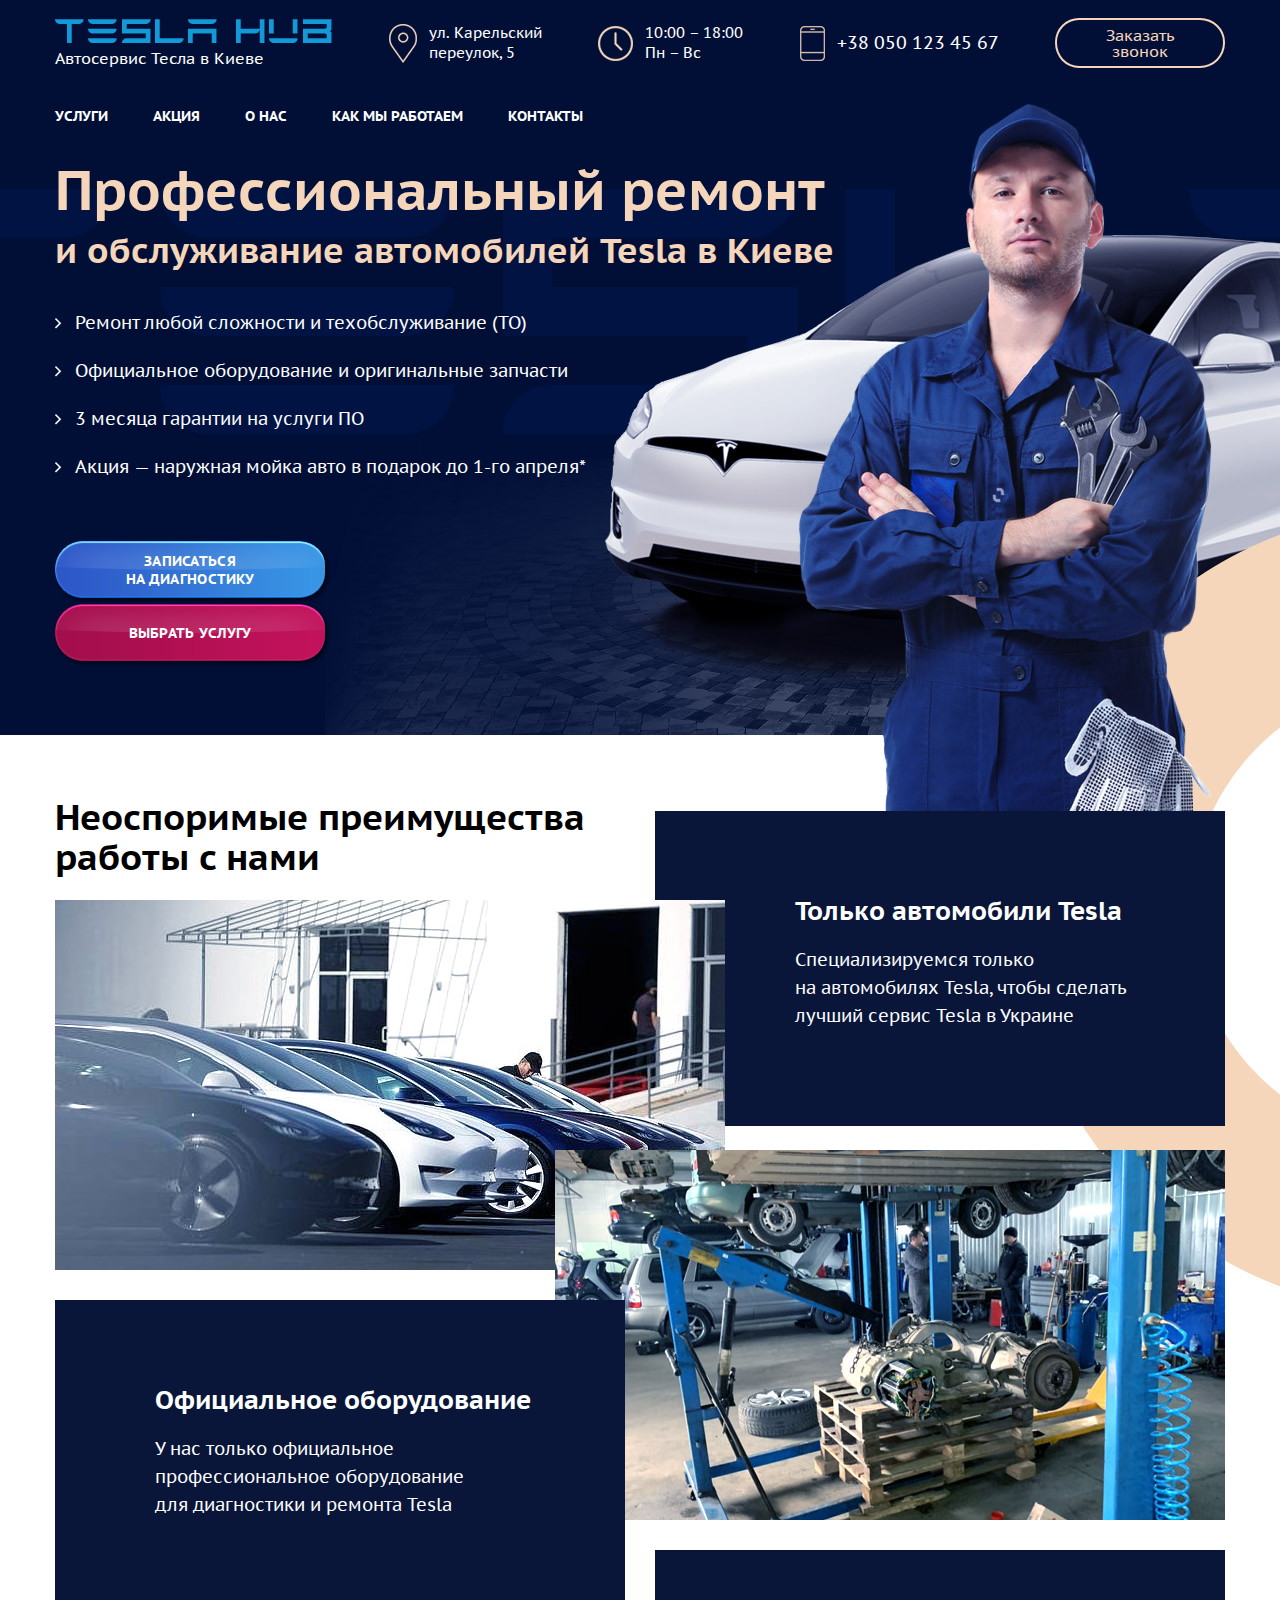
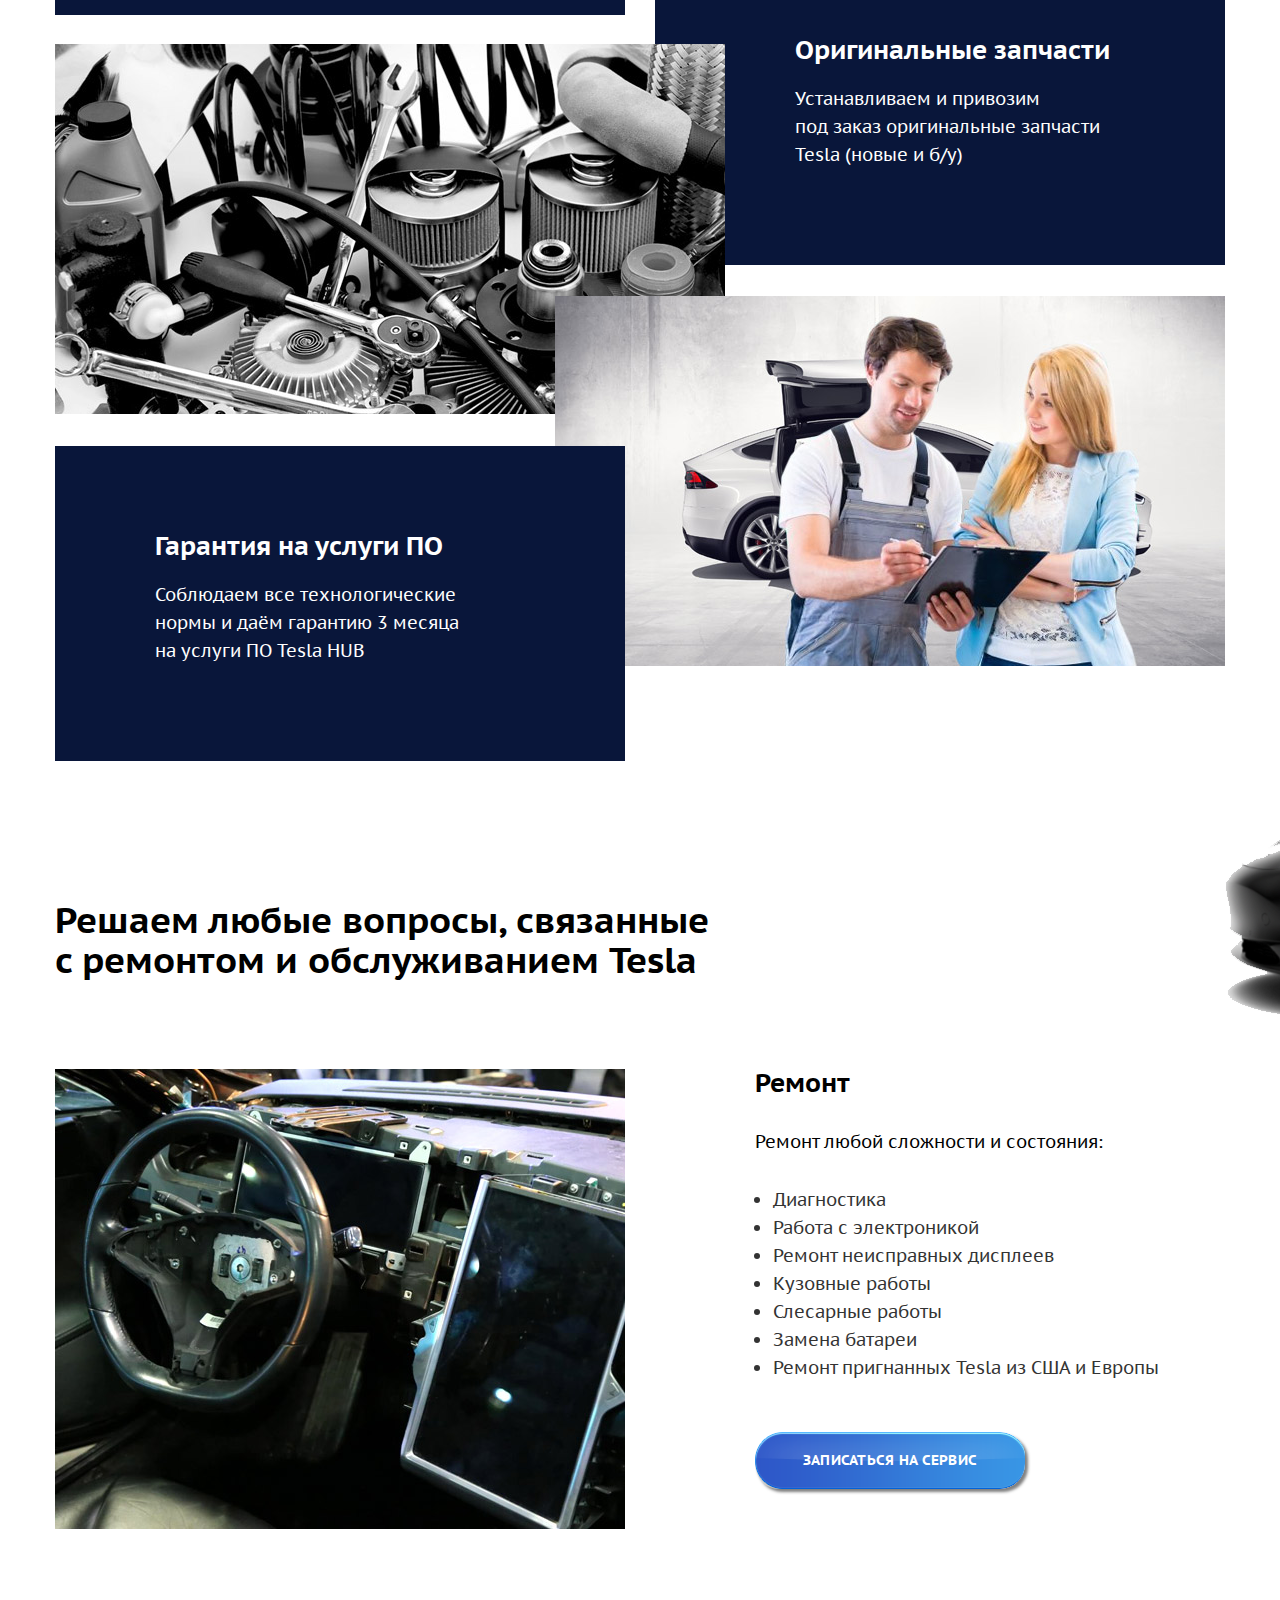
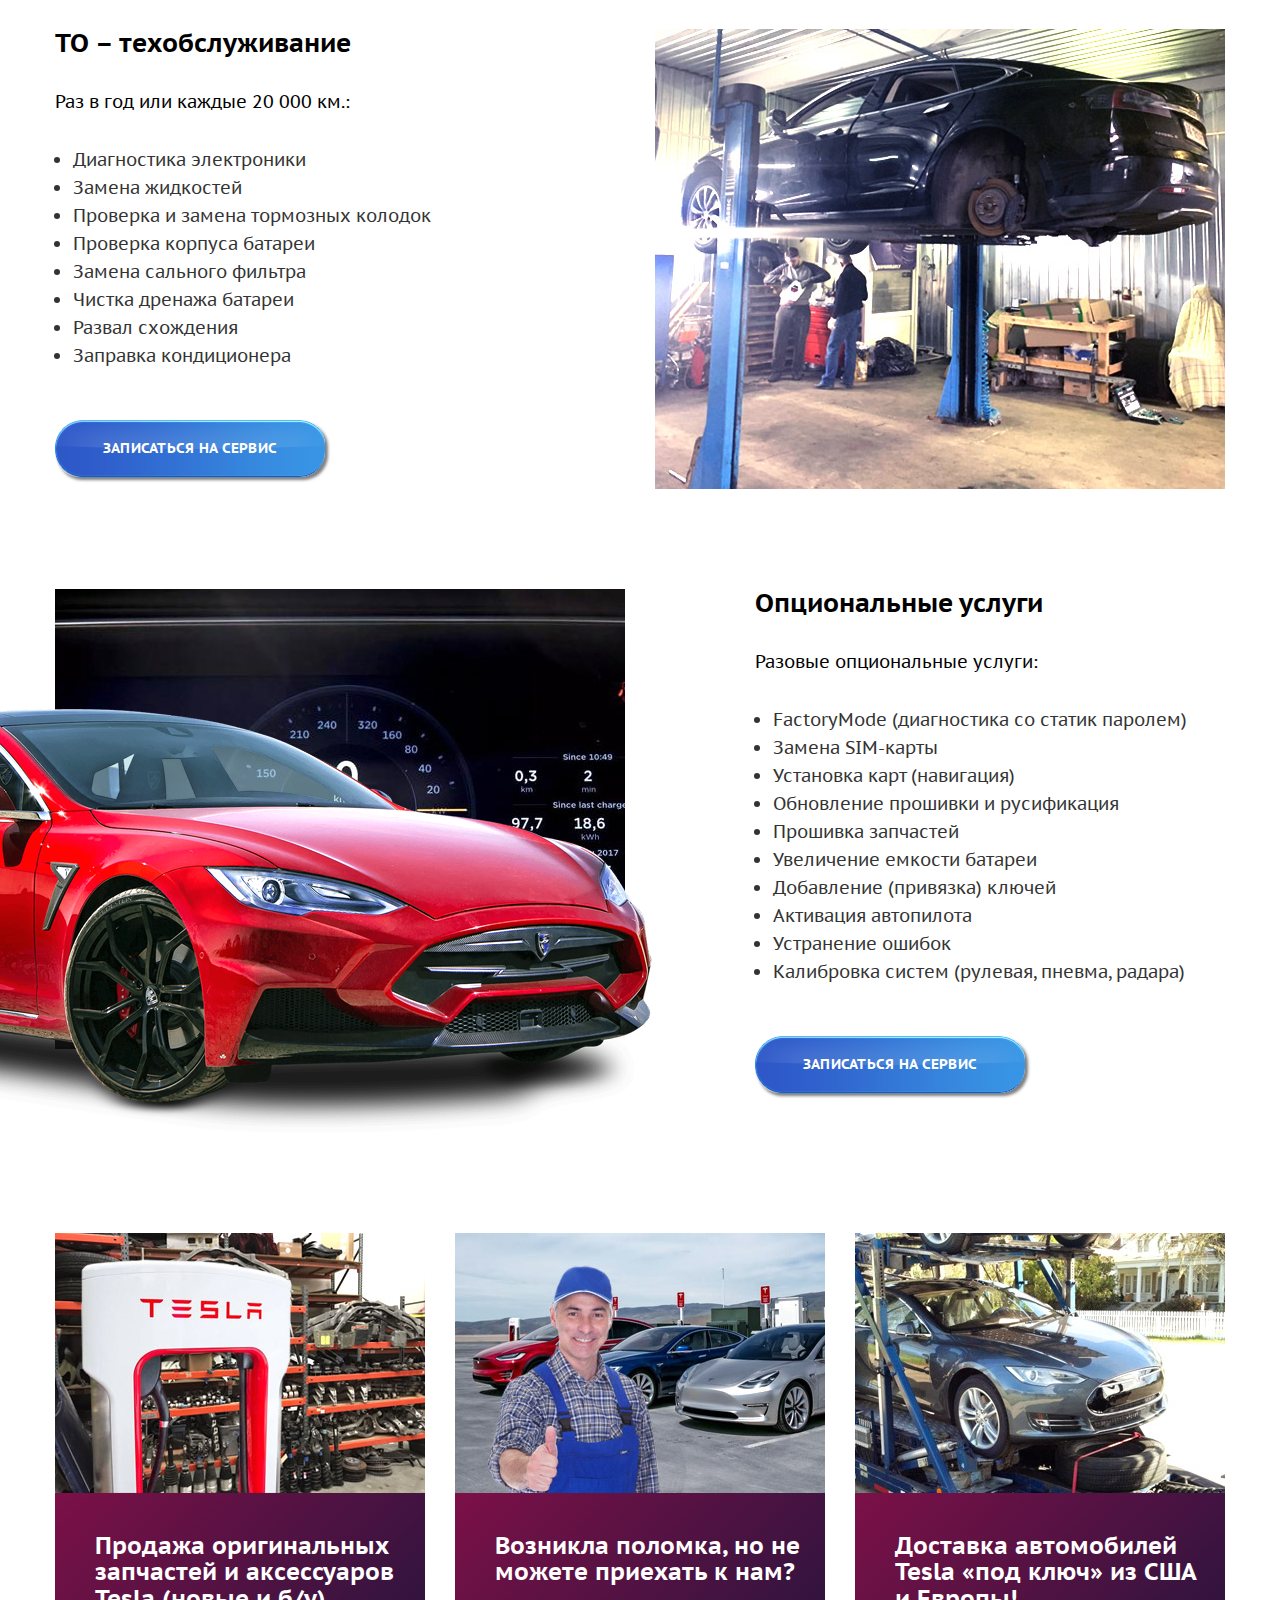
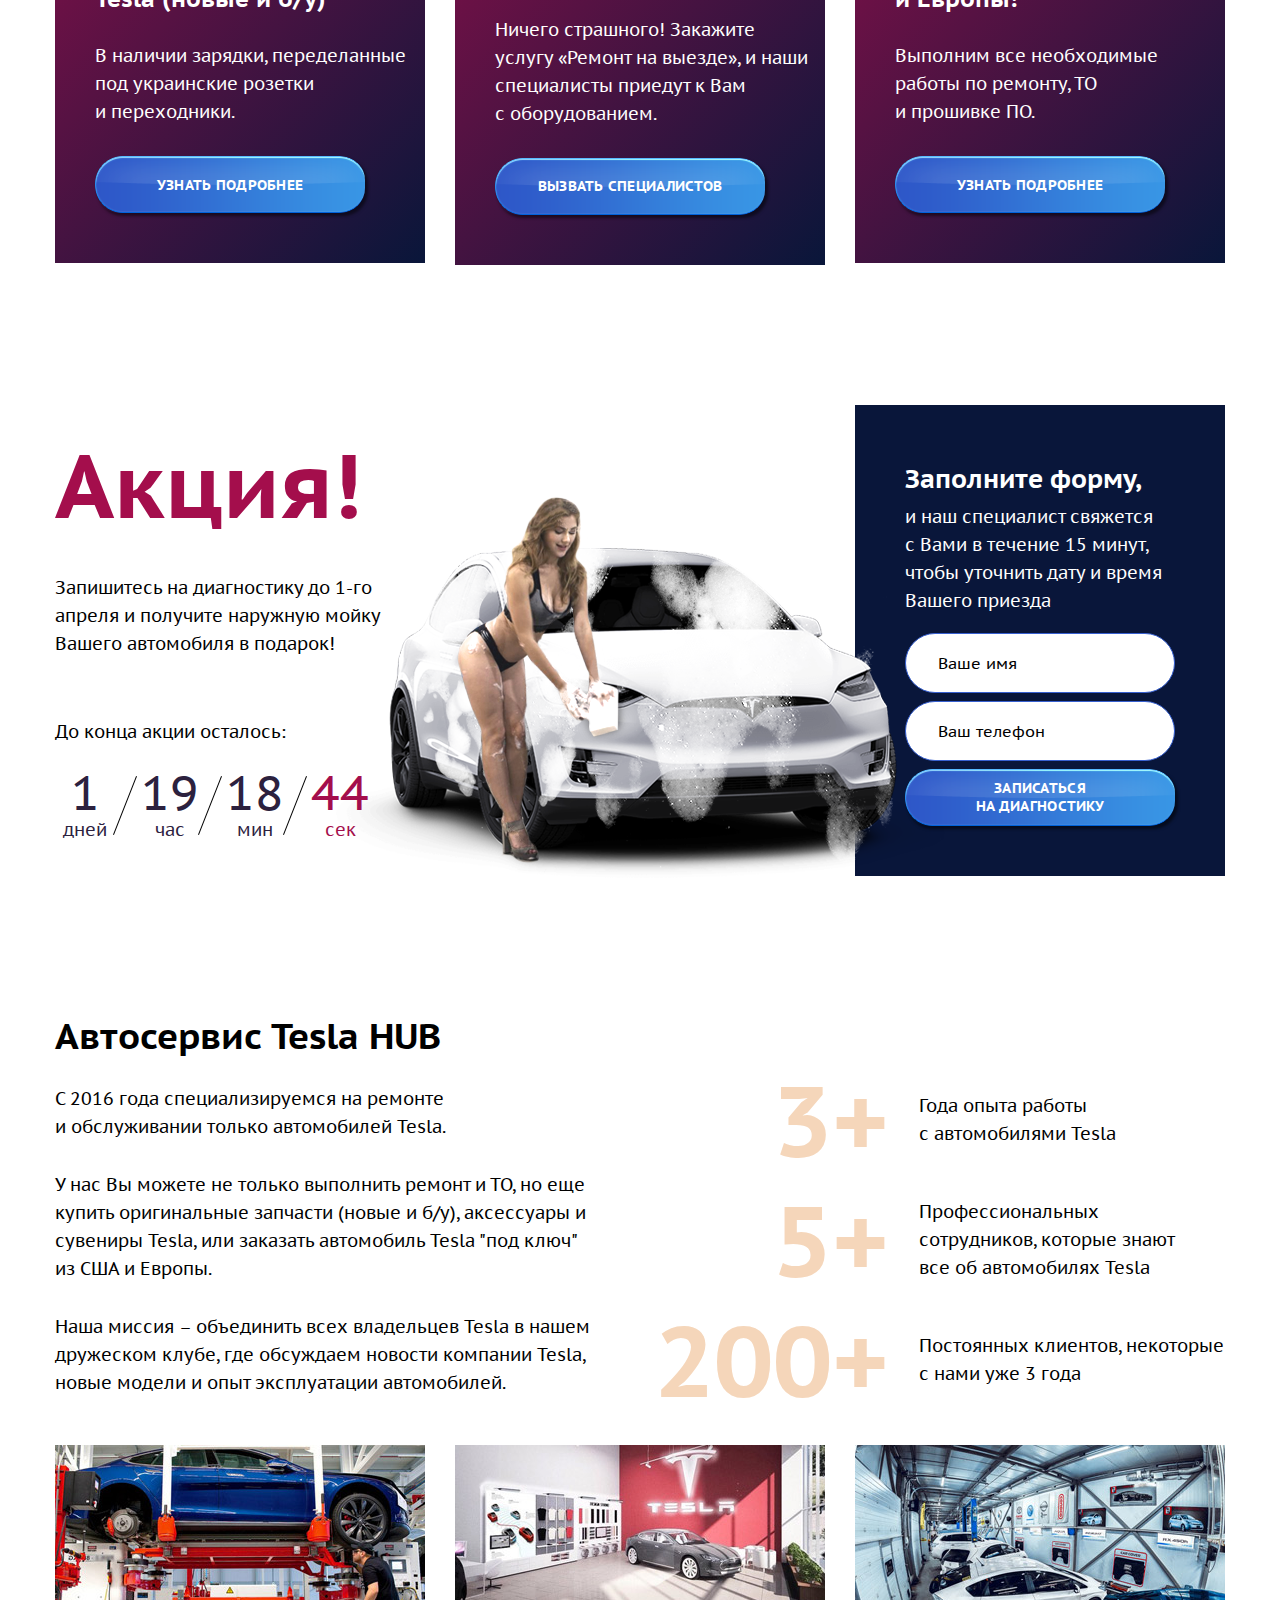
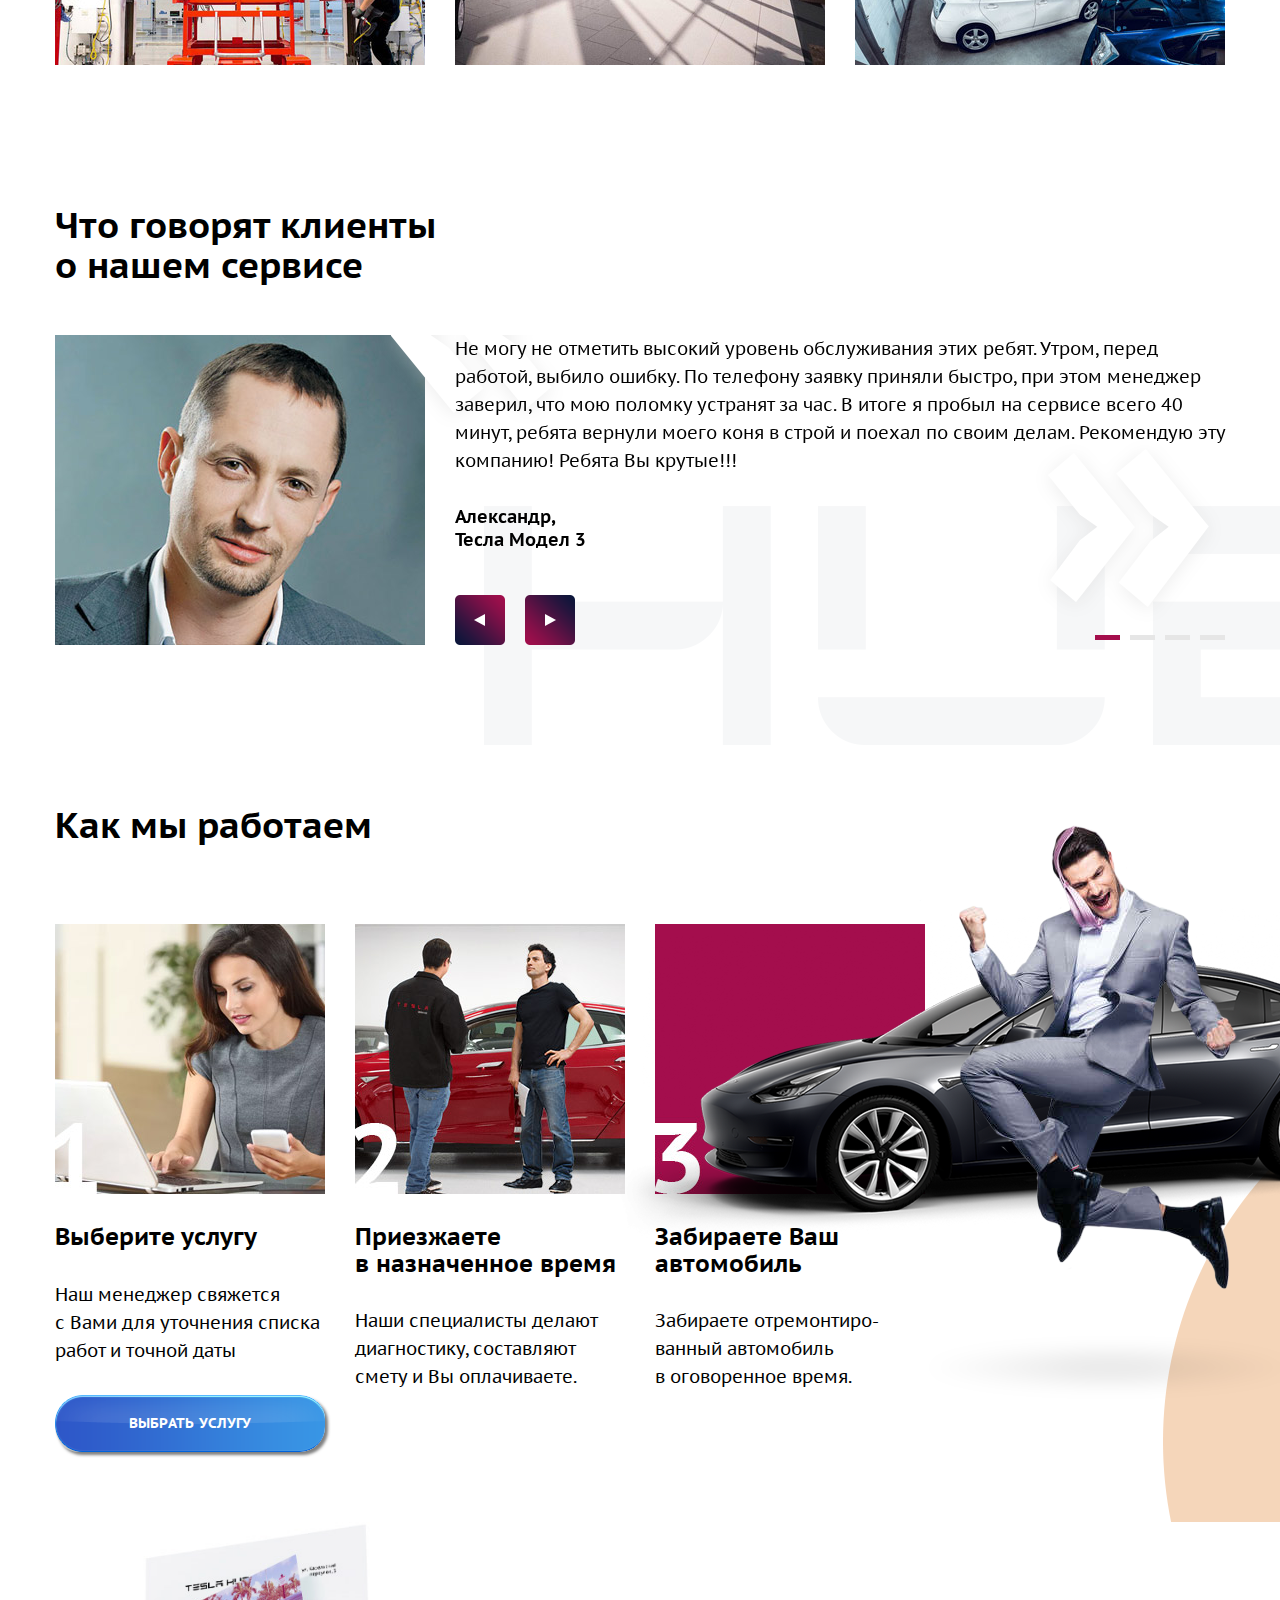
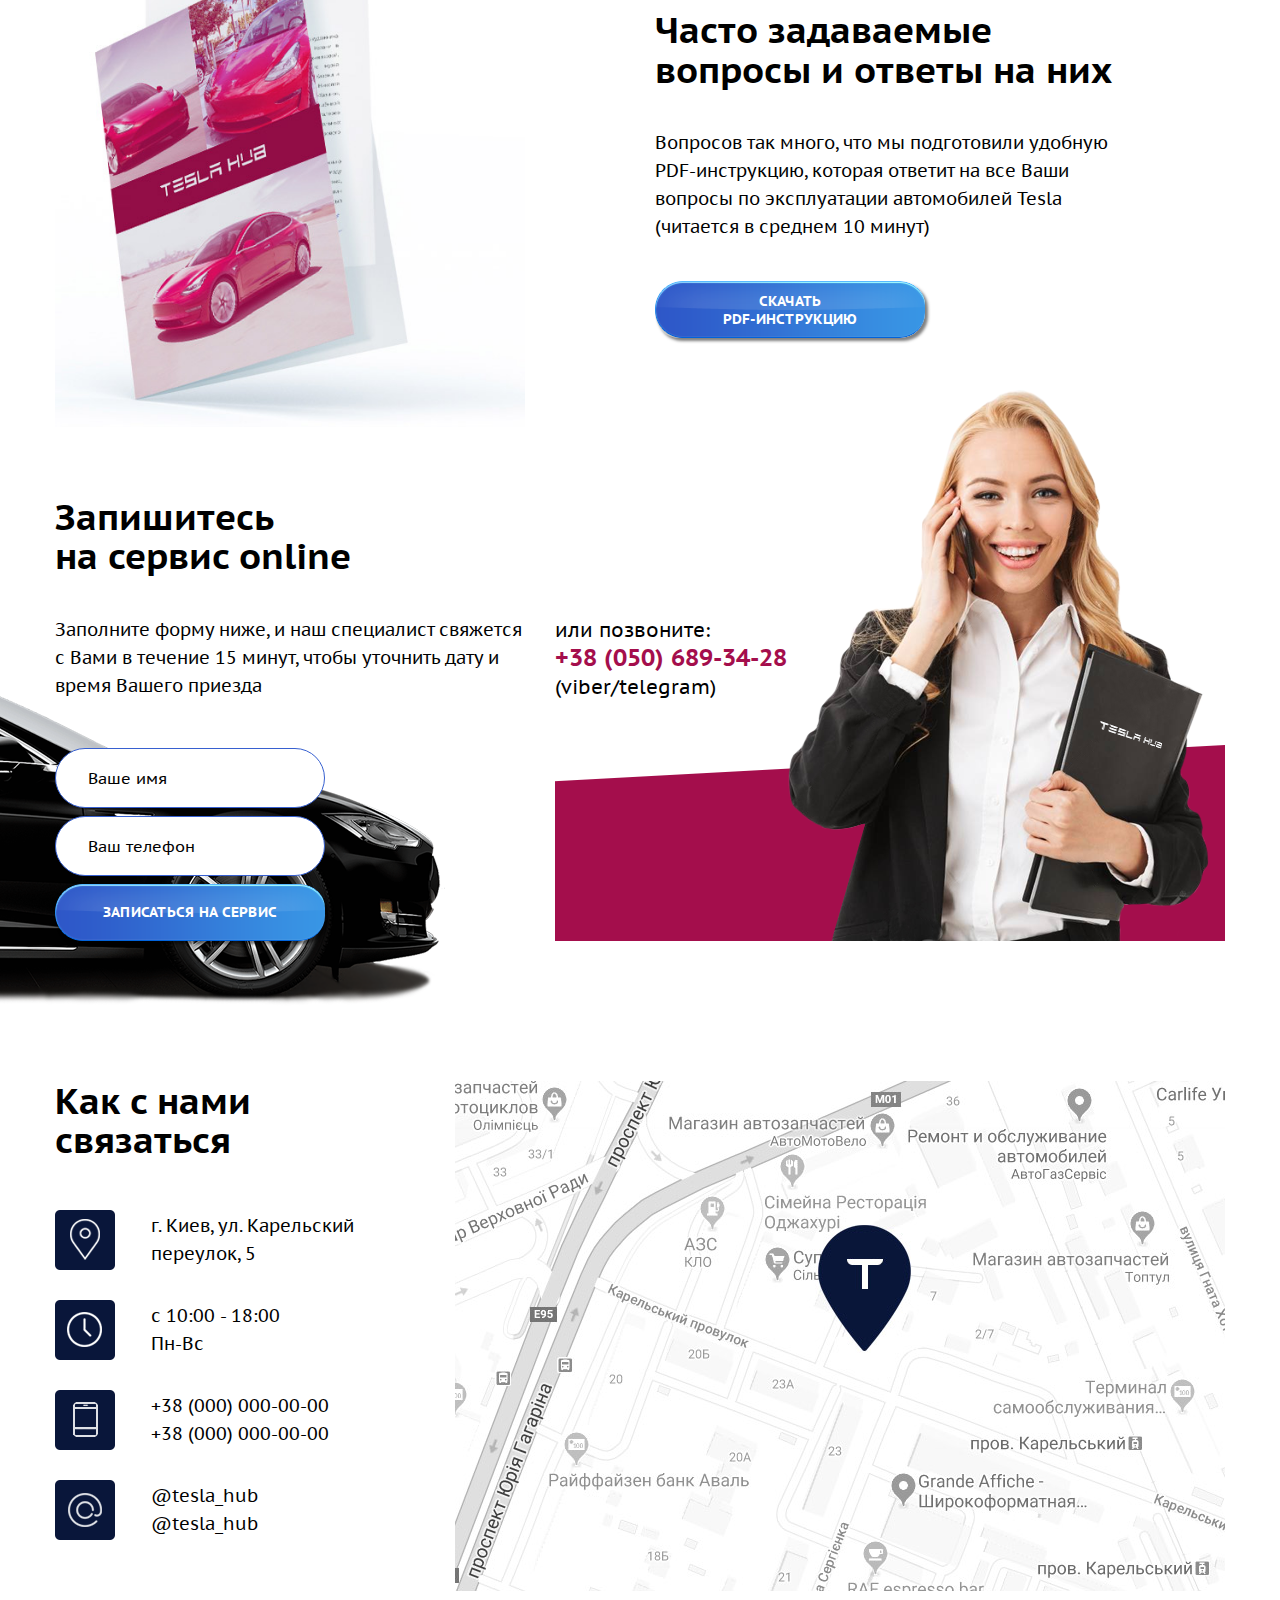
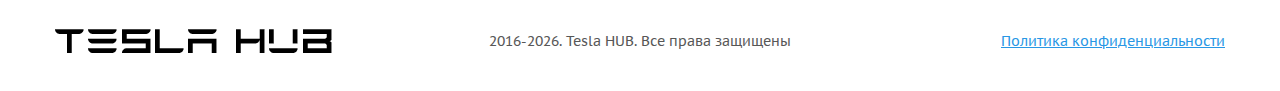
==== index.html @ f4be1530 "first" ====
<!DOCTYPE html>
<html lang="ru">
<head>
	<meta charset="utf-8" />
	<title>Tesla Hub - Автосервис Тесла в Киеве</title>
	<meta http-equiv="X-UA-Compatible" content="IE=edge" />
	<meta class="viewport" name="viewport" content="width=device-width, initial-scale=1, maximum-scale=1" />
	<link rel="stylesheet" href="libs/bootstrap/css/bootstrap.min.css">
	<link rel="icon" type="image/ico" href="fav.ico" />
	<link rel="stylesheet" href="css/main.css" />
	<link rel="stylesheet" href="css/media.css" />
	<link rel="stylesheet" href="css/fonts.css" />
	<link rel="stylesheet" href="libs/animate/animate.min.css" />
	<link rel="stylesheet" href="libs/magnific-popup/magnific-popup.css" />
	<link rel="stylesheet" href="libs/slick/slick.css" />
	<link rel="stylesheet" href="libs/slick/slick-theme.css" />
</head>
<body>

	<!--BEGIN Header-->
	<header>
		<div class="container relative">
			<div class="top_head">
				<div class="logo">
					<img src="img/logo.png" alt="">
					Автосервис Тесла в Киеве
				</div>
				<div class="location top_items">
					<img src="img/loc.png" alt="">
					ул. Карельский <br>переулок, 5
				</div>
				<div class="worktime top_items">
					<img src="img/clock.png" alt="">
					10:00 – 18:00 <br>Пн – Вс
				</div>
				<div class="top_phone top_items">
					<img src="img/phone.png" alt="">
					<a href="tel:+380501234567">+38 050 123 45 67</a>
					<a href="#topFormWrapper" class="top_btn_mobile">Заказать звонок</a>
				</div>
				<div class="hidden-sm hidden-xs top_btn">
					<a href="#topFormWrapper" class="popup">Заказать <br>звонок</a>
				</div>
			</div>
			<div class="menu">
				<ul>
					<li class="scroll"><a href="#question">Услуги</a></li>
					<li class="scroll"><a href="#open_form">Акция</a></li>
					<li class="scroll"><a href="#adv">О нас</a></li>
					<li class="scroll"><a href="#step">Как мы работаем</a></li>
					<li class="scroll"><a href="#contact">Контакты</a></li>
				</ul>
			</div>
			<div class="main_head">
				<h1>Профессиональный ремонт</h1>
				<h2>и обслуживание автомобилей Tesla в Киеве</h2>
				<ul class="trigger">
					<li>Ремонт любой сложности и техобслуживание (ТО)</li>
					<li>Официальное оборудование и оригинальные запчасти</li>
					<li>3 месяца гарантии на услуги ПО</li>
					<li>Акция — наружная мойка авто в подарок до 1-го апреля*</li>
				</ul>
				<div class="main_btns">
					<a href="#mainFormWrapper" class="main_btn">Записаться <br>на диагностику</a>
					<a href="#mainFormWrapper2" class="main_btn main_btn2">Выбрать услугу</a>
				</div>
			</div>
		</div>
	</header>
	<!-- END Header-->
	<section class="adv relative" id="adv">
		<div class="container">
			<div class="row">
				<div class="col-sm-6">
					<h3>Неоспоримые преимущества работы с нами</h3>
					<img src="img/adv_1.jpg" alt="">
				</div>
				<div class="col-sm-6">
					<div class="adv_text adv_text_right adv_text_1">
						<div>
							<h4>Только автомобили Tesla</h4>
							<p>Специализируемся только <br>на автомобилях Tesla, чтобы сделать <br>лучший сервис Tesla в Украине</p>
						</div>
					</div>
				</div>
			</div>
			<div class="row">
				<div class="col-sm-6">
					<div class="adv_text adv_text_left adv_text_2">
						<div>
							<h4>Официальное оборудование</h4>
							<p>У нас только официальное <br>профессиональное оборудование <br>для диагностики и ремонта Tesla</p>
						</div>
					</div>
				</div>
				<div class="col-sm-6">
					<div class="pict_wrapper">
						<img src="img/adv_2.jpg" alt="">
					</div>
					
				</div>
			</div>
			<div class="row row_3">
				<div class="col-sm-6">
					<img src="img/adv_3.jpg" alt="">
				</div>
				<div class="col-sm-6">
					<div class="adv_text adv_text_right adv_text_3">
						<div>
							<h4>Оригинальные запчасти</h4>
							<p>Устанавливаем и привозим <br>под заказ оригинальные запчасти <br>Tesla (новые и б/у)</p>
						</div>
					</div>
				</div>
			</div>
			<div class="row row_4">
				<div class="col-sm-6">
					<div class="adv_text adv_text_left adv_text_4">
						<div>
							<h4>Гарантия на услуги ПО</h4>
							<p>Соблюдаем все технологические <br>нормы и даём гарантию 3 месяца <br>на услуги ПО Tesla HUB</p>
						</div>
					</div>
				</div>
				<div class="col-sm-6">
					<div class="pict_wrapper">
						<img src="img/adv_4.jpg" alt="">
					</div>
				</div>
			</div>
		</div>
	</section>

	<section class="question" id="question">
		<div class="container">
			<h3>Решаем любые вопросы, связанные <br>с ремонтом и обслуживанием Tesla</h3>
			<div class="row">
				<div class="col-sm-6">
					<img src="img/question_1.jpg" alt="">
				</div>
				<div class="col-sm-6 col-lg-5 col-lg-offset-1">
					<h4>Ремонт</h4>
					<p>Ремонт любой сложности и состояния:</p>
					<ul>
						<li>Диагностика</li>
						<li>Работа с электроникой</li>
						<li>Ремонт неисправных дисплеев</li>
						<li>Кузовные работы</li>
						<li>Слесарные работы</li>
						<li>Замена батареи</li>
						<li>Ремонт пригнанных Tesla из США и Европы</li>
					</ul>
					<a href="#question1FormWrapper" class="main_btn">Записаться на сервис</a>
				</div>
			</div>
			<div class="row">
				<div class="col-sm-6 col-lg-5">
					<h4>ТО – техобслуживание</h4>
					<p>Раз в год или каждые 20 000 км.:</p>
					<ul>
						<li>Диагностика электроники</li>
						<li>Замена жидкостей</li>
						<li>Проверка и замена тормозных колодок</li>
						<li>Проверка корпуса батареи</li>
						<li>Замена сального фильтра</li>
						<li>Чистка дренажа батареи</li>
						<li>Развал схождения</li>
						<li>Заправка кондиционера</li>
					</ul>
					<a href="#question1FormWrapper" class="main_btn">Записаться на сервис</a>
				</div>
				<div class="col-sm-6 col-lg-offset-1">
					<img src="img/question_2.jpg" alt="">
				</div>
			</div>
			<div class="row">
				<div class="col-sm-6">
					<img src="img/question_3.jpg" alt="">
				</div>
				<div class="col-sm-6 col-lg-5 col-lg-offset-1">
					<h4>Опциональные услуги</h4>
					<p>Разовые опциональные услуги:</p>
					<ul>
						<li>FactoryMode (диагностика со статик паролем)</li>
						<li>Замена SIM-карты</li>
						<li>Установка карт (навигация)</li>
						<li>Обновление прошивки и русификация</li>
						<li>Прошивка запчастей</li>
						<li>Увеличение емкости батареи</li>
						<li>Добавление (привязка) ключей</li>
						<li>Активация автопилота</li>
						<li>Устранение ошибок</li>
						<li>Калибровка систем (рулевая, пневма, радара)</li>
					</ul>
					<a href="#question1FormWrapper" class="main_btn">Записаться на сервис</a>
				</div>
			</div>
		</div>
	</section>

	<section class="cols">
		<div class="container">
			<div class="row">
				<div class="col-sm-4">
					<div class="cols_wrapper">
						<img src="img/col_1.jpg" alt="">
						<div class="cols_text">
							<h4>Продажа оригинальных запчастей и аксессуаров Tesla (новые и б/у)</h4>
							<p>В наличии зарядки, переделанные под украинские розетки <br>и переходники.</p>
							<a href="#cols1FormWrapper" class="main_btn">Узнать подробнее</a>
						</div>
					</div>
				</div>
				<div class="col-sm-4">
					<div class="cols_wrapper">
						<img src="img/col_2.jpg" alt="">
						<div class="cols_text">
							<h4>Возникла поломка, но не можете приехать к нам?</h4>
							<p>Ничего страшного! Закажите <br>услугу «Ремонт на выезде», и наши специалисты приедут к Вам <br>с оборудованием.</p>
							<a href="#cols1FormWrapper" class="main_btn">Вызвать специалистов</a>
						</div>
					</div>
				</div>
				<div class="col-sm-4">
					<div class="cols_wrapper">
						<img src="img/col_3.jpg" alt="">
						<div class="cols_text">
							<h4>Доставка автомобилей Tesla «под ключ» из США <br>и Европы!</h4>
							<p>Выполним все необходимые работы по ремонту, ТО <br>и прошивке ПО.</p>
							<a href="#cols1FormWrapper" class="main_btn">Узнать подробнее</a>
						</div>
					</div>
				</div>
			</div>
		</div>
	</section>

	<section id="open_form" class="open_form">
		<div class="container relative">
			<div class="row relative">
				<div class="col-md-7 open_form_left">
					<h3>Акция!</h3>
					<p>Запишитесь на диагностику до 1-го <br>апреля и получите наружную мойку <br>Вашего автомобиля в подарок!</p>
					<p class="counter_head">До конца акции осталось:</p>
					<div class="timer">
						<span class="timer__item">
							<span id="days" class="big-numb-time">01</span><br>
							<span class="timer-text">дней</span>
							</span>
							<span class="timer-col timer__item">
								<span id="hours" class="big-numb-time">10</span><br>
							<span class="timer-text">час</span>
							</span>
							<span class="timer-col timer__item">
								<span id="minutes" class="big-numb-time">21</span><br>
							<span class="timer-text">мин</span>
							</span>
							<span class="timer-col timer__item">
								<span id="seconds" class="big-numb-time">17</span><br>
							<span class="timer-text">сек</span>
						</span>
					</div>
				</div>
				<div class="col-md-5 col-lg-4 col-lg-offset-1 open_form_right hidden-sm hidden-xs">
					<div class="form_wrapper" id="bottomWrapper">
						<h6>Заполните форму,</h6>
						<p>и наш специалист свяжется <br>с Вами в течение 15 минут, чтобы уточнить дату и время Вашего приезда</p>
						<form method="post" class="form" id="bottom_Form" action="mail.php">
							<input type="hidden" name="whatform" value="Форма - Задать вопрос специалисту" />
							<input type="text" name="name" placeholder="Ваше имя" />
							<input type="tel" name="phone" class="phone" placeholder="Ваш телефон" />
							<button class="main_btn">Записаться <br>на диагностику</button>
						</form>
					</div>
				</div>
				<a href="#bottomWrapper" class="popup main_btn hidden-md hidden-lg">Записаться <br>на диагностику</a>
			</div>
		</div>
	</section>

	<section class="hub">
		<div class="container">
			<h3>Автосервис Tesla HUB</h3>
			<div class="row">
				<div class="col-sm-6 hub_left">
					<p>С 2016 года специализируемся на ремонте <br>и обслуживании только автомобилей Tesla.</p>
					<p>У нас Вы можете не только выполнить ремонт и ТО, но еще купить оригинальные запчасти (новые и б/у), аксессуары и сувениры Tesla, или заказать автомобиль Tesla "под ключ" <br>из США и Европы.</p>
					<p>Наша миссия – объединить всех владельцев Tesla в нашем дружеском клубе, где обсуждаем новости компании Tesla, новые модели и опыт эксплуатации автомобилей.</p>
				</div>
				<div class="col-sm-6 hub_right">
					<div class="hub_right_wrapper">
						<div class="hub_right_wrapper_left">
							<span>3+</span>
							<span>5+</span>
							<span>200+</span>
						</div>
						<div class="hub_right_wrapper_right">
							<p>Года опыта работы <br>с автомобилями Tesla</p>
							<p>Профессиональных <br>сотрудников, которые знают <br>все об автомобилях Tesla</p>
							<p>Постоянных клиентов, некоторые с нами уже 3 года</p>
						</div>
					</div>
				</div>
			</div>
			<div class="row photos">
				<div class="col-sm-4">
					<img src="img/hub_1.jpg" alt="">
				</div>
				<div class="col-sm-4">
					<img src="img/hub_2.jpg" alt="">
				</div>
				<div class="col-sm-4">
					<img src="img/hub_3.jpg" alt="">
				</div>
			</div>
		</div>
	</section>

	<section class="rev">
		<div class="container">
			<h3>Что говорят клиенты <br>о нашем сервисе</h3>
			<div class="row">
				<div class="slider_wrapper">
					<img class="rev_hub" src="img/rev_hub.png" alt="">
					<div class="prev"></div>
					<div class="next"></div>
					<div class="slider">
						<div class="slider_item">
							<div class="col-sm-4">
								<img src="img/rev_1.jpg" alt="">
							</div>
							<div class="col-sm-8">
								<p>Не могу не отметить высокий уровень обслуживания этих ребят. Утром, перед работой, выбило ошибку. По телефону заявку приняли быстро, при этом менеджер заверил, что мою поломку устранят за час. В итоге я пробыл на сервисе всего 40 минут, ребята вернули моего коня в строй и поехал по своим делам. Рекомендую эту компанию! Ребята Вы крутые!!!</p>
								<strong>
									Александр, <br>Тесла Модел 3
								</strong>
							</div>
						</div>
						<div class="slider_item">
							<div class="col-sm-4">
								<img src="img/rev_1.jpg" alt="">
							</div>
							<div class="col-sm-8">
								<p>Не могу не отметить высокий уровень обслуживания этих ребят. Утром, перед работой, выбило ошибку. По телефону заявку приняли быстро, при этом менеджер заверил, что мою поломку устранят за час. В итоге я пробыл на сервисе всего 40 минут, ребята вернули моего коня в строй и поехал по своим делам. Рекомендую эту компанию! Ребята Вы крутые!!!</p>
								<strong>
									Александр, <br>Тесла Модел 3
								</strong>
							</div>
						</div>
						<div class="slider_item">
							<div class="col-sm-4">
								<img src="img/rev_1.jpg" alt="">
							</div>
							<div class="col-sm-8">
								<p>Не могу не отметить высокий уровень обслуживания этих ребят. Утром, перед работой, выбило ошибку. По телефону заявку приняли быстро, при этом менеджер заверил, что мою поломку устранят за час. В итоге я пробыл на сервисе всего 40 минут, ребята вернули моего коня в строй и поехал по своим делам. Рекомендую эту компанию! Ребята Вы крутые!!!</p>
								<strong>
									Александр, <br>Тесла Модел 3
								</strong>
							</div>
						</div>
						<div class="slider_item">
							<div class="col-sm-4">
								<img src="img/rev_1.jpg" alt="">
							</div>
							<div class="col-sm-8">
								<p>Не могу не отметить высокий уровень обслуживания этих ребят. Утром, перед работой, выбило ошибку. По телефону заявку приняли быстро, при этом менеджер заверил, что мою поломку устранят за час. В итоге я пробыл на сервисе всего 40 минут, ребята вернули моего коня в строй и поехал по своим делам. Рекомендую эту компанию! Ребята Вы крутые!!!</p>
								<strong>
									Александр, <br>Тесла Модел 3
								</strong>
							</div>
						</div>
					</div>
				</div>
			</div>
		</div>
	</section>

	<section class="step" id="step">
		<div class="container">
			<h3>Как мы работаем</h3>
			<div class="row">
				<div class="col-sm-3">
					<img class="main_picts" src="img/step_1.jpg" alt="">
					<h4>Выберите услугу</h4>
					<p>Наш менеджер свяжется <br>с Вами для уточнения списка работ и точной даты</p>
					<a href="#stepFormWrapper" class="main_btn">Выбрать услугу</a>
				</div>
				<div class="col-sm-3">
					<img class="main_picts" src="img/step_2.jpg" alt="">
					<h4>Приезжаете <br>в назначенное время</h4>
					<p>Наши специалисты делают диагностику, составляют смету и Вы оплачиваете.</p>
				</div>
				<div class="col-sm-3">
					<img class="main_picts" src="img/step_3.jpg" alt="">
					<h4>Забираете Ваш автомобиль</h4>
					<p>Забираете отремонтиро-<br>ванный автомобиль <br>в оговоренное время.</p>
					<img src="img/step_pict.png" alt="" class="step_pict">
				</div>
			</div>
		</div>
	</section>

	<section class="faq">
		<div class="container">
			<div class="row">
				<div class="col-sm-6 col-lg-5">
					<img src="img/faq_pict.jpg" alt="">
				</div>
				<div class="col-sm-6 col-lg-5 col-lg-offset-1">
					<h3>Часто задаваемые <br>вопросы и ответы на них</h3>
					<p>Вопросов так много, что мы подготовили удобную PDF-инструкцию, которая ответит на все Ваши вопросы по эксплуатации автомобилей Tesla (читается в среднем 10 минут)</p>
					<a href="#faqFormWrapper" class="main_btn">Скачать <br>PDF-инструкцию</a>
				</div>
			</div>
		</div>
	</section>

	<section class="online">
		<div class="container">
			<h3>Запишитесь <br>на сервис online</h3>
			<div class="row">
				<div class="col-lg-5 col-sm-6">
					<div class="online_left">
						<p>Заполните форму ниже, и наш специалист свяжется с Вами в течение 15 минут, чтобы уточнить дату и время Вашего приезда</p>
						<form method="post" class="form" id="onlineForm" action="mail.php">
							<input type="hidden" name="whatform" value="Форма - Запишитесь на сервис online" />
							<input type="text" name="name" placeholder="Ваше имя" />
							<input type="tel" name="phone" class="phone" placeholder="Ваш телефон" />
							<button class="main_btn">Записаться на сервис</button>
						</form>
					</div>
				</div>
				<div class="col-lg-7 col-sm-6">
					<div class="online_right">
						<img src="img/online_girl.png" alt="" class="girl">
						<p>или позвоните: <br><a href="tel:+380506893428">+38 (050) 689-34-28</a> <br>(viber/telegram)</p>
					</div>
				</div>
			</div>
			
		</div>
	</section>

	<section id="contact" class="contact">
		<div class="container">
			<div class="row">
				<div class="col-sm-4">
					<h3>Как с нами <br>связаться</h3>
					<div class="contact_item">
						<img src="img/contact_1.png" alt="">
						<p>г. Киев, ул. Карельский  <br>переулок, 5</p>
					</div>
					<div class="contact_item">
						<img src="img/contact_2.png" alt="">
						<p>с 10:00 - 18:00 <br>Пн-Вс</p>
					</div>
					<div class="contact_item">
						<img src="img/contact_3.png" alt="">
						<p>+38 (000) 000-00-00 <br>+38 (000) 000-00-00</p>
					</div>
					<div class="contact_item">
						<img src="img/contact_4.png" alt="">
						<p>@tesla_hub <br>@tesla_hub</p>
					</div>
				</div>
				<div class="col-sm-8">
					<img src="img/map.jpg" alt="">
				</div>
			</div>
		</div>
	</section>


	<footer>
		<div class="container">
			<div class="row">
				<div class="col-sm-3 col-xs-12 footer_logo">
					<img src="img/logo_footer.png" alt="">
				</div>
				<div class="col-sm-6 col-xs-12 copyright">
					<p>2016-<script type="text/javascript">var mdate = new Date(); document.write(mdate.getFullYear());</script>. Tesla HUB. Все права защищены</p>
				</div>
				<div class="col-sm-3 col-xs-12 made_by">
					<span><a class="popup" href="#politics">Политика конфиденциальности</a></span>
				</div>
			</div>
		</div>
	</footer>
	<div class="hidden">
		<div class="politics" id="politics">
			<h3>Политика конфиденциальности</h3>
			<div class="politics_text">
				<p>
				Ваша конфиденциальность очень важна для нас. Мы хотим, чтобы Ваша работа в Интернет по возможности была максимально приятной и полезной, и Вы совершенно спокойно использовали широчайший спектр информации, инструментов и возможностей, которые предлагает Интернет.<br><br>
				Личная информация Членов, собранная при регистрации (или в любое другое время) преимущественно используется для подготовки Продуктов или Услуг в соответствии с Вашими потребностями. Ваша информация не будет передана или продана третьим сторонам. Однако мы можем частично раскрывать личную информацию в особых случаях, описанных в «Согласии с рассылкой»<br><br>
				<b>Какие данные собираются на сайте</b><br>
				При добровольной регистрации на получение рассылки «Инсайдер интернет предпринимателя» вы отправляете свое Имя и E-mail через форму регистрации.<br><br>
				<b>С какой целью собираются эти данные</b><br>
				Имя используется для обращения лично к вам, а ваш e-mail для отправки вам писем рассылок, новостей тренинга, полезных материалов, коммерческих предложений.<br>
				Ваши имя и e-mail не передаются третьим лицам, ни при каких условиях кроме случаев, связанных с исполнением требований законодательства. Ваше имя и e-mail на защищенных серверах сервиса getresponse.com и используются в соответствии с его политикой конфиденциальности.<br><br>
				Вы можете отказаться от получения писем рассылки и удалить из базы данных свои контактные данные в любой момент, кликнув на ссылку для отписки, присутствующую в каждом письме.<br><br>
				<b>Как эти данные используются</b><br>
				На сайте www.site.com используются куки (Cookies) и данные о посетителях сервиса Google Analytics.<br><br>
				При помощи этих данных собирается информация о действиях посетителей на сайте с целью улучшения его содержания, улучшения функциональных возможностей сайта и, как следствие, создания качественного контента и сервисов для посетителей.<br><br>
				Вы можете в любой момент изменить настройки своего браузера так, чтобы браузер блокировал все файлы cookie или оповещал об отправке этих файлов. Учтите при этом, что некоторые функции и сервисы не смогут работать должным образом.<br><br>
				<b> Как эти данные защищаются</b><br>
				Для защиты Вашей личной информации мы используем разнообразные административные, управленческие и технические меры безопасности. Наша Компания придерживается различных международных стандартов контроля, направленных на операции с личной информацией, которые включают определенные меры контроля по защите информации, собранной в Интернет.<br><br>
				Наших сотрудников обучают понимать и выполнять эти меры контроля, они ознакомлены с нашим Уведомлением о конфиденциальности, нормами и инструкциями.<br><br>
				Тем не менее, несмотря на то, что мы стремимся обезопасить Вашу личную информацию, Вы тоже должны принимать меры, чтобы защитить ее.<br><br>
				Мы настоятельно рекомендуем Вам принимать все возможные меры предосторожности во время пребывания в Интернете. Организованные нами услуги и веб-сайты предусматривают меры по защите от утечки, несанкционированного использования и изменения информации, которую мы контролируем. Несмотря на то, что мы делаем все возможное, чтобы обеспечить целостность и безопасность своей сети и систем, мы не можем гарантировать, что наши меры безопасности предотвратят незаконный доступ к этой информации хакеров сторонних организаций.<br><br>
				В случае изменения данной политики конфиденциальности вы сможете прочитать об этих изменениях на этой странице или, в особых случаях, получить уведомление на свой e-mail.<br><br>
				Для связи с администратором сайта по любым вопросам вы можете написать письмо на e-mail: test@gmail.com
			</p>
			</div>
		</div>
	</div>
	<div class="hidden">
		<div class="form_wrapper" id="topFormWrapper">
			<h6>Заполните форму,</h6>
			<p>и наш менеджер свяжется с Вами в течение 15 минут.</p>
			<form method="post" class="form" id="topForm" action="mail.php">
				<input type="hidden" name="whatform" value="Форма - Перезвоните мне" />
				<input type="text" name="name" placeholder="Ваше имя" />
				<input type="tel" name="phone" class="phone" placeholder="Ваш телефон" />
				<button class="main_btn">Перезвоните мне</button>
			</form>
		</div>
	</div>

	<div class="hidden">
		<div class="form_wrapper" id="contactFormWrapper">
			<h6>Заполните форму,</h6>
			<p>чтобы задать вопрос нашему специалисту</p>
			<form method="post" class="form" id="contactForm" action="mail.php">
				<input type="hidden" name="whatform" value="Форма - Задать вопрос" />
				<input type="text" name="name" placeholder="Ваше имя" />
				<input type="tel" name="phone" class="phone" placeholder="Ваш телефон" />
				<textarea name="message" placeholder="Ваш вопрос"></textarea>
				<button class="main_btn">Задать вопрос</button>
			</form>
		</div>
	</div>
	<!--[if lt IE 9]>
	<script src="libs/html5shiv/es5-shim.min.js"></script>
	<script src="libs/html5shiv/html5shiv.min.js"></script>
	<script src="libs/html5shiv/html5shiv-printshiv.min.js"></script>
	<script src="libs/respond/respond.min.js"></script>
	<![endif]-->

	<script src="libs/jquery/jquery-2.1.4.min.js"></script>
	<script src="libs/jquery-ui/jquery-ui.min.js"></script>
	<script src="libs/bootstrap/js/bootstrap.min.js"></script>
	<script src="libs/magnific-popup/jquery.magnific-popup.min.js"></script>
	<script src="libs/slick/slick.min.js"></script>
	<script src="libs/maskedinput/jquery.maskedinput.min.js"></script>
	<script src="libs/validation/jquery.validate.min.js"></script>
	<script src="libs/animate/wow.min.js"></script>
	<script>
		new WOW().init();
	</script>
	<script src="js/common.js"></script>
	
</body>
</html>
---- css/main.css ----
body {
	font: 1.8rem "PT Sans", sans-serif;
	min-width: 320px;
	font-weight: normal;
	position: relative;
	max-width: 1920px;
	margin: 0 auto;
	overflow-x: hidden;
}
main {
	display: block;
}
p {
	font-size: 1.8rem;
	line-height: 2.8rem;
	color: #000;
}
.video {
	text-align: center;
	background-image: url("../img/video_bg.png");
	background-position: center bottom;
}
.video .video_wrapper {
	margin: 0 auto;
	max-width: 770px;
	position: relative;
}
.video video {
	-webkit-object-fit: cover;
    -moz-object-fit: cover;
    -ms-object-fit: cover;
    -o-object-fit: cover;
    object-fit: cover;
    width: 100%;
}
.video button#videoButton {
	width: 9.6rem;
	height: 9.6rem;
	background-size: 100% 100%;
	background-image: url("../img/video_btn.png");
	position: absolute;
	top: 0;
	left: 0;
	right: 0;
	bottom: 0;
	margin: auto;
}
.mfp-counter {
	display: none;
}
.dot {
	position: relative;
	z-index: 300;
	height: 5px;
	width: 25px;
	background-color: #e6e6e6;
}
.slick-active .dot {
	background-color: #a40e4c;
}
.slick-dots {
	bottom: 0!important;
	right: 15px!important;
	width: auto!important;
}
.slick-dots li {
	height: auto!important;
	margin: 0 0 0 10px!important;
	width: auto!important;
}
.slick-dotted.slick-slider {
	margin-bottom: 0!important;
}
.next, .prev {
	position: absolute;
	width: 50px;
	height: 50px;
	z-index: 300;
	cursor: pointer;
	-webkit-transition: all .3s;
	-moz-transition: all .3s;
	-ms-transition: all .3s;
	transition: all .3s;
	bottom: 0;
}
.next {
	background-image: url("../img/next.png");
	left: 485px;
}
.next:hover {
	background-image: url("../img/next_hover.png");
}
.prev {
	background-image: url("../img/prev.png");
	left: 415px;
}
.prev:hover {
	background-image: url("../img/prev_hover.png");
}
.slider_wrapper {
	position: relative;
}
.slider_wrapper:after, .slider:after {
	content: "";
	display: table;
	clear: both;
}
.open_form .timer {
	margin-top: 1rem;
}
.open_form .timer__item {
	display: inline-block;
	width: 60px;
	margin-right: 2rem;
	height: 70px;
	-webkit-border-radius: 3px;
	-moz-border-radius: 3px;
	border-radius: 3px;
	padding-top: .5rem;
	text-align: center;
	color: #000;
	position: relative;
}
.open_form .timer__item:after {
	content: "";
	background-image: url(../img/timer_border.png);
	position: absolute;
	top: 20px;
	right: -22px;
	width: 24px;
	height: 59px;
}
.open_form .timer__item:last-of-type {
	margin-right: 0;
}
.open_form .timer__item:last-of-type span {
	color: #a40e4c;
}
.open_form .timer__item:last-of-type:after {
	display: none;
}
.open_form .big-numb-time, .timer-text {
	color: #2c213e;
}
.open_form .big-numb-time {
	font-size: 4.8rem;
}
.open_form .timer-text {
	font-size: 1.8rem;
	position: relative;
	top: -5px;
}
.relative {
	position: relative;
}
button {
	border: none;
	background: none;
}
button, button:focus, button:hover, input, .thumbnail, .slick-slide, img, ul, li, a, a:focus, a:hover, div, div:focus textarea, textarea:focus {
	outline: none;
	text-decoration: none;
	color: inherit;
}
.mfp-close-btn-in .mfp-close {
	color: #fff!important;
}
.politics {
	background-color: #fff;
}
.politics p {
	font-size: 18px;
	color: #000;
}
.politics_text {
	padding: 20px 15px;
}
.politics h3 {
	background: #1782ab;
	font-size: 24px;
	color: #fff;
	text-transform: uppercase;
	text-align: center;
	padding: 20px 0;
	margin: 0;
}
section {
	padding: 70px 0;
	position: relative;
	background-repeat: no-repeat;
	background-position: center top;
}
section h6 {
	font-weight: bold;
	font-size: 24px;
}
section h4 {
	font-size: 2.6rem;
	margin-top: 0;
	margin-bottom: 2rem;
	font-weight: bold;
	color: #000;
}
section h3 {
	font-size: 3.6rem;
	margin-top: 0;
	color: #000;
	font-weight: bold;
}
ul {
	list-style-type: none;
	padding: 0;
}
.thanks_body {
	background-image: url(../img/thanks.jpg);
	background-repeat: no-repeat;
	background-position: center center;
	margin: 0;
	height: 100%;
	color: #fff;
	display: table;
	width: 100%;
	text-align: center;
}
.thanks_body h4 {
	font-size: 36px;
	margin-top: 0;
}
.thanks_body p {
	font-size: 24px;
	margin-bottom: 0;
}
.thanks_page {
	display: table-cell;
	vertical-align: middle;
}
footer {
	padding-bottom: 20px;
}
footer p {
	color: #919191;
	font-size: 18px;
}
footer span {
	text-decoration: underline;
	color: #2897e5;
	display: block;
	font-size: 14px;
}
footer .row {
	display: -webkit-box;
	display: -moz-box;
	display: -ms-flexbox;
	display: -webkit-flex;
	display: flex;
	-webkit-box-align: center;
	-webkit-flex-align: center;
	-ms-flex-align: center;
	-webkit-align-items: center;
	align-items: center;
	-webkit-box-pack: space-between;
	-webkit-justify-content: space-between;
	-ms-flex-pack: space-between;
	justify-content: space-between;
	height: 60px;
}
.footer_logo {
	max-width: 100%;
}
.made_by p {
	margin-bottom: 10px;
}
.copyright p {
	color: #575757;
	font-size: 14px;
	margin: 0;
}
.copyright {
	text-align: center;
}
.made_by {
	text-align: right;
}
.main_btn {
	height: 57px;
	text-align: center;
	width: 100%;
	max-width: 270px;
	font-size: 14px;
	letter-spacing: .02em;
	font-weight: bold;
	color: #fff;
	-webkit-transition: all .3s;
	-moz-transition: all .3s;
	-ms-transition: all .3s;
	transition: all .3s;
	-webkit-border-radius: 24px 25px 25px 24px/24px 24px 25px 25px;
	-moz-border-radius: 24px 25px 25px 24px/24px 24px 25px 25px;
	border-radius: 24px 25px 25px 24px/24px 24px 25px 25px;
	display: -webkit-box;
	display: -moz-box;
	display: -ms-flexbox;
	display: -webkit-flex;
	display: flex;
	-webkit-box-align: center;
	-webkit-flex-align: center;
	-ms-flex-align: center;
	-webkit-align-items: center;
	align-items: center;
	-webkit-box-pack: center;
	-webkit-justify-content: center;
	-ms-flex-pack: center;
	justify-content: center;
	background-image: url(../img/main_btn.png);
	text-transform: uppercase;
	box-shadow: 3px 3px 3px rgba(0,0,0,.5);
	border: 0;
	background-color: transparent;
}
.main_btn:hover {
	-webkit-box-shadow: none;
	-moz-box-shadow: none;
	box-shadow: none;
	background-image: url(../img/main_btn_hover.png);
	color: #fff;
}
.main_btn.main_btn2:hover {
	background-image: url(../img/main_btn2_hover.png);
}
.main_btn:focus {
	color: #fff;
}
.main_btn.main_btn2 {
	background-image: url(../img/main_btn2.png);
}
.main_btns .main_btn2 {
	margin-top: 6px;
}
.form {
	text-align: center;
	position: relative;
	z-index: 20;
}
.form_wrapper {
	margin: auto;
	position: relative;
	background-color: #09163a;
	width: 100%;
	max-width: 370px;
	padding: 5rem;
}
.form_wrapper h6 {
	color: #fff;
	font-weight: bold;
	font-size: 2.6rem;
	line-height: 4.8rem;
	margin: 0;
}
.form_wrapper p {
	color: #fff;
}
label.error {
	color: red;
}
.form input::-webkit-input-placeholder {
	color: #000;
	font-size: 16px;
}
.form input::-moz-placeholder {
	color: #000;
	font-size: 16px;
}
.form input:-ms-input-placeholder {
	color: #000;
	font-size: 16px;
}
.form input:-moz-placeholder {
	color: #000;
	font-size: 16px;
}
.form textarea::-webkit-input-placeholder {
	color: #000;
	font-size: 16px;
}
.form textarea::-moz-placeholder {
	color: #000;
	font-size: 16px;
}
.form textarea:-ms-input-placeholder {
	color: #000;
	font-size: 16px;
}
.form textarea:-moz-placeholder {
	color: #000;
	font-size: 16px;
}
.form input, .form textarea {
	width: 100%;
	max-width: 270px;
	-webkit-border-radius: 30px;
	-ms-border-radius: 30px;
	-moz-border-radius: 30px;
	-o-border-radius: 30px;
	border-radius: 30px;
	margin-top: 8px;
	color: #000;
	border: 0;
	text-indent: 30px;
	height: 60px;
	font-size: 18px;
	border: 1px solid #3760d0;
}
.form textarea {
	padding-top: 20px;
	height: 120px;
	resize: none;
}
.form button {
	width: 100%;
	max-width: 270px;
	margin-top: 8px;
}
header {
	padding-top: 18px;
	padding-bottom: 80px;
}
header:before {
	content: "";
	position: absolute;
	top: 0;
	left: 0;
	width: 100%;
	height: 1312px;
	background-image: url("../img/main_bg.jpg");
	background-repeat: no-repeat;
	background-position: 50% top;
}
header .top_head {
	display: -webkit-box;
	display: -moz-box;
	display: -ms-flexbox;
	display: -webkit-flex;
	display: flex;
	-webkit-box-align: center;
	-webkit-flex-align: center;
	-ms-flex-align: center;
	-webkit-align-items: center;
	-webkit-box-pack: space-between;
	-webkit-justify-content: space-between;
	-ms-flex-pack: space-between;
	justify-content: space-between;
}
.menu {
	margin: 3.4rem 0 3rem;
}
.menu ul li {
	display: inline-block;
	font-size: 14px;
	text-transform: uppercase;
	font-weight: bold;
	color: #fff;
	margin-right: 40px;
	-webkit-transition: all .3s;
	-moz-transition: all .3s;
	-ms-transition: all .3s;
	transition: all .3s;
}
.menu ul li a {
	display: block;
}
.menu ul li:hover {
	color: #1399d7;
}
.top_btn_mobile {
	color: #f5d6ba;
	font-size: 16px;
	text-decoration: underline;
	display: none;
}
.top_btn a {
	text-align: center;
	line-height: 16px;
	width: 170px;
	max-width: 170px;
	color: #f5d6ba;
	font-size: 16px;
	-webkit-transition: all .3s;
	-moz-transition: all .3s;
	-ms-transition: all .3s;
	transition: all .3s;
	height: 50px;
	-webkit-border-radius: 24px 25px 25px 24px/24px 24px 25px 25px;
	-moz-border-radius: 24px 25px 25px 24px/24px 24px 25px 25px;
	border-radius: 24px 25px 25px 24px/24px 24px 25px 25px;
	border: solid 2px #f5d6ba;
	background-color: transparent;
	display: -webkit-box;
	display: -moz-box;
	display: -ms-flexbox;
	display: -webkit-flex;
	display: flex;
	-webkit-box-align: center;
	-webkit-flex-align: center;
	-ms-flex-align: center;
	-webkit-align-items: center;
	-webkit-box-pack: center;
	-webkit-justify-content: center;
	-ms-flex-pack: center;
	justify-content: center;
}
.top_btn a:hover {
	background-color: #f5d6ba;
	color: #4e351f;
}
.top_items.top_phone {
	font-size: 18px;
	color: #fff;
}
.desc {
	font-size: 1.8rem;
	line-height: 2.4rem;
}
.logo img {
	width: 100%;
	display: block;
	margin-bottom: 5px;
}
.logo {
	font-size: 16px;
	line-height: 20px;
	color: #fff;
}
.top_items {
	font-size: 15px;
	line-height: 20px;
	color: #fff;
	display: -webkit-box;
	display: -moz-box;
	display: -ms-flexbox;
	display: -webkit-flex;
	display: flex;
	-webkit-box-align: center;
	-webkit-flex-align: center;
	-ms-flex-align: center;
	-webkit-align-items: center;
	align-items: center;
	-webkit-box-pack: center;
	-webkit-justify-content: center;
	-ms-flex-pack: center;
	justify-content: center;
}
.top_items img {
	margin-right: 12px;
}
h1{
	font-size: 5.5rem;
	color: #f5d6ba;
	font-weight: bold;
}
h2 {
	font-size: 3.5rem;
	color: #f5d6ba;
	font-weight: bold;
	margin: 0;
}
.trigger {
	margin: 3rem 0 5rem;
}
.trigger li {
	position: relative;
	font-size: 1.8rem;
	line-height: 4.8rem;
	color: #fff;
	margin-bottom: 0;
	padding-left: 20px;
}
.trigger li:last-of-type {
	margin-bottom: 0;
}
.trigger li:before {
	width: 7px;
	height: 11px;
	position: absolute;
	left: 0;
	top: 0;
	bottom: 0;
	margin: auto;
	content: "";
	background-image: url('../img/trigger.png');
}
.adv .adv_text {
	background-color: #09163a;
	height: 315px;
	display: -webkit-box;
	display: -moz-box;
	display: -ms-flexbox;
	display: -webkit-flex;
	display: flex;
	-webkit-box-align: center;
	-webkit-flex-align: center;
	-ms-flex-align: center;
	-webkit-align-items: center;
	align-items: center;
}
.adv .adv_text_2 {
	position: relative;
	z-index: 2;
}
.adv .adv_text.adv_text_left {
	padding-left: 10rem;
}
.adv .adv_text.adv_text_right {
	padding-left: 14rem;
}
.adv h3 {
	position: relative;
	top: -14px;
}
.adv h4 {
	color: #fff;
}
.adv img {
	position: relative;
	z-index: 1;
	display: block;
	max-width: 670px;
}
.adv p {
	color: #fff;
}
.adv .row {
	margin-bottom: 3rem;
}
.adv .row.row_3 {
	-webkit-transform: translateY(-150px);
	-moz-transform: translateY(-150px);
	-ms-transform: translateY(-150px);
	transform: translateY(-150px);
}
.adv .row.row_3 img {
	-webkit-transform: translateY(94px);
	-moz-transform: translateY(94px);
	-ms-transform: translateY(94px);
	transform: translateY(94px);
}
.adv .pict_wrapper img {
	float: right;
	-webkit-transform: translateY(-150px);
	-moz-transform: translateY(-150px);
	-ms-transform: translateY(-150px);
	transform: translateY(-150px);
}
.adv .row.row_4 {
	-webkit-transform: translateY(-54px);
	-moz-transform: translateY(-54px);
	-ms-transform: translateY(-54px);
	transform: translateY(-54px);
}
.adv .row.row_4 .adv_text {
	z-index: 4;
	position: relative;
}
.adv {
	padding-bottom: 0;
}
.question {
	padding-top: 0;
}
.question h3 {
	margin-bottom: 9rem;
}
.question:before {
	content: "";
	background-image: url(../img/car_right.png);
	position: absolute;
	top: -210px;
	left: 0;
	width: 100%;
	height: 342px;
}
.question:after {
	content: "";
	background-image: url(../img/car_left.png);
	position: absolute;
	bottom: 30px;
	left: 0;
	width: 100%;
	height: 424px;
}
.question h4 {
	margin: 0;
}
.question p {
	margin: 3rem 0;
}
.question .main_btn {
	position: relative;
	z-index: 2;
}
.question .row {
	margin-bottom: 10rem;
	
}
.question .row:last-of-type {
	margin-bottom: 0;
}
.question .row img {
	max-width: 100%;
}
.question ul {
	list-style-type: disc;
	padding-left: 18px;
	margin-bottom: 5rem;
}
ul li {
	line-height: 28px;
}
.cols img {
	max-width: 100%;
}
.cols .cols_text {
	padding: 4rem 0 5rem 4rem;
}
.cols .cols_text h4 {
	font-size: 2.4rem;
	color: #fff;
	margin: 0;
}
.cols .cols_text p {
	color: #fff;
	margin: 3rem 0;
}
.cols .cols_wrapper {
	background-image: -webkit-linear-gradient(135deg, #a40e4c, #09163a);
	background-image: -moz-linear-gradient(135deg, #a40e4c, #09163a);
	background-image: -ms-linear-gradient(135deg, #a40e4c, #09163a);
	background-image: linear-gradient(135deg, #a40e4c, #09163a);
}
.open_form:before {
	content: "";
	position: absolute;
	top: 0;
	left: 0;
	width: 100%;
	height: 403px;
	background-image: url("../img/open_form_bg.png");
	background-position: center top;
	background-repeat: no-repeat;
	top: 160px;
	z-index: 2;
}
.open_form h3 {
	font-size: 9rem;
	text-align: left;
	color: #a40e4c;
	margin-bottom: 4rem;
	margin-top: 3rem;
}
.open_form h3:before {
	display: none;
}
.open_form img {
	position: absolute;
	left: 32%;
	z-index: 1;
}
.open_form_left {
	z-index: 2;
}
.open_form .open_form_left p span {
	font-weight: bold;
	color: #58a493;
}
.open_form .open_form_left p.counter_head {
	font-size: 18px;
	margin-top: 6rem;
}
.hub .photos img {
	max-width: 100%;
}
.hub:after {
	display: none;
}
.hub h3 {
	margin-bottom: 3rem;
}
.hub .hub_left p {
	margin-bottom: 3rem;
}
.hub .hub_left p:last-of-type {
	margin-bottom: 0;
}
.hub .hub_right span {
	display: block;
	text-align: right;
	font-size: 10rem;
	color: #f5d6ba;
	font-weight: bold;
	line-height: 7rem;
	margin-bottom: 5rem;
}
.hub .hub_right .hub_right_wrapper {
	display: -webkit-box;
	display: -moz-box;
	display: -ms-flexbox;
	display: -webkit-flex;
	display: flex;
	-webkit-box-align: center;
	-webkit-flex-align: center;
	-ms-flex-align: center;
	-webkit-align-items: center;
	align-items: center;
	-webkit-box-pack: center;
	-webkit-justify-content: center;
	-ms-flex-pack: center;
	justify-content: center;
}
.hub .hub_right .hub_right_wrapper p {
	margin-bottom: 5rem;
	margin-left: 3rem;
}
.hub:after {
	content: "";
	position: absolute;
	bottom: -160px;
	left: 0;
	background-image: url('../img/car_pict.png');
	background-position: center top;
	width: 100%;
	height: 348px;
}
.rev {
	overflow: hidden;
	padding-bottom: 160px;
}
.rev h3 {
	margin-bottom: 5rem;
}
.rev p {
	margin-bottom: 3rem;
	position: relative;
	z-index: 3;
}
.rev p:before {
	content: "";
	position: absolute;
	width: 193px;
	height: 188px;
	position: absolute;
	left: -80px;
	top: -92px;
	background-image: url(../img/rev_quote_l.png);
	z-index: -1;
}
.rev p:after {
	content: "";
	position: absolute;
	width: 193px;
	height: 188px;
	position: absolute;
	right: 0;
	bottom: -150px;
	background-image: url(../img/rev_quote_r.png);
	z-index: -1;
}
.rev strong {
	color: #000;
}
.rev .rev_hub {
	position: absolute;
	bottom: -100px;
	right: -200px;
}
.rev img {
	max-width: 100%;
}
.step img.main_picts {
	max-width: 100%;
}
.step {
	overflow: hidden;
	padding-top: 0;
}
.step h3 {
	margin-bottom: 8rem;
}
.step h4 {
	margin: 3rem 0;
	font-size: 2.4rem;
}
.step .step_pict {
	position: absolute;
	top: -110px;
	left: -20px;
}
.step p {
	margin: 0;
}
.step .main_btn {
	margin-top: 3rem;
}
.step:before {
	content: "";
	position: absolute;
	width: 100%;
	height: 803px;
	background-image: url(../img/right_circle.png);
	background-position: center top;
	left: 0;
	top: 235px;
}
.faq {
	padding-top: 0;
}
.faq img {
	max-width: 100%;
}
.faq h3 {
	margin-bottom: 4rem;
}
.faq .row {
	display: -webkit-box;
	display: -moz-box;
	display: -ms-flexbox;
	display: -webkit-flex;
	display: flex;
	-webkit-box-align: center;
	-webkit-flex-align: center;
	-ms-flex-align: center;
	-webkit-align-items: center;
	align-items: center;
}
.faq .main_btn {
	margin-top: 4rem;
}
.online {
	padding-top: 0;
}
.online:before {
	content: "";
	position: absolute;
	top: 150px;
	left: 0;
	width: 100%;
	height: 362px;
	background-position: center top;
	background-image: url(../img/online_bg.png);
}
.online .form {
	text-align: left;
}
.online h3 {
	margin-bottom: 4rem;
}
.online .online_left p {
	margin-bottom: 4rem;
}
.online .online_right p {
	font-size: 2rem;
}
.online .row {
	display: -webkit-box;
	display: -moz-box;
	display: -ms-flexbox;
	display: -webkit-flex;
	display: flex;
}
.online .online_right {
	height: 100%;
	position: relative;
}
.online .online_right .girl {
	left: 0;
	bottom: 0;
	position: absolute;
}
.online .online_right p a {
	color: #a40e4c;
	font-size: 2.4rem;
	font-weight: bold;
}

.contact {
	padding-bottom: 20px;
}
.contact img {
	max-width: 100%;
}
.contact h3 {
	margin-bottom: 5rem;
}
.contact .contact_item {
	margin-bottom: 3rem;
	display: -webkit-box;
	display: -moz-box;
	display: -ms-flexbox;
	display: -webkit-flex;
	display: flex;
	-webkit-box-align: center;
	-webkit-flex-align: center;
	-ms-flex-align: center;
	-webkit-align-items: center;
	align-items: center;
}
.contact .contact_item p {
	margin: 0;
}
.contact .contact_item img {
	margin-right: 3.6rem;
}
.contact .contact_item:last-of-type {
	margin-bottom: 0;
}
---- css/media.css ----
/*==========  Desktop First Method  ==========*/

/* Large Devices, Wide Screens */
@media only screen and (max-width : 1199px) {
	html {
		font-size: 9px;
	}
	section h3 br,
	p br {
		display: none;
	}
	.logo img {
		max-width: 200px;
	}
	.top_items {
		font-size: 14px;
	}
	header:before {
		background-position: 45% top;
	}
	.adv img {
		max-width: 100%;
	}
	.adv * {
		transform: none!important;
	}
	.adv h3 {
		top: 0;
	}
	.adv .adv_text.adv_text_right,
	.adv .adv_text.adv_text_left {
		padding-left: 5rem;
		padding-right: 5rem;
	}
	.question p {
		margin: 1.5rem 0;
	}
	.question ul {
		margin-bottom: 2rem;
	}
	.question:after {
		display: none;
	}
	.cols .cols_text {
		padding: 3rem 1rem;
	}
	.open_form_left p {
		max-width: 300px;
		font-size: 16px;
	}
	.open_form .open_form_left p.counter_head {
		font-size: 16px;
	}
	.open_form:before {
		display: none;
	}
	.hub .hub_right span {
		line-height: 9rem;
	}
	.rev p {
		margin-bottom: 0;
	}
	.prev {
		left: 340px;
	}
	.next {
		left: 410px;
	}
	.step .step_pict {
		max-width: 500px;
		top: -70px;
	}
	.online .online_right .girl {
		max-width: 100%;
	}
	.online:before {
		display: none;
	}
	.online .online_right p a {
		display: block;
	}
	.adv .adv_text {
		height: 252px;
	}
	.adv_text_1 {
		position: relative;
		top: 113px;
	}
}

/* Medium Devices, Desktops */
@media only screen and (max-width : 991px) {
	footer .row div  {
		text-align: center;
	}
	.made_by p,
	.copyright p {
		font-size: 16px;
	}
	html {
		font-size: 8px;
	}
	.open_form {
		text-align: center;
	}
	.open_form h3 {
		text-align: center;
		margin-top: 0;
	}
	.open_form h3 br {
		display: none;
	}
	.open_form button {
		margin-top: 3rem;
	}
	p {
		margin-left: auto;
		margin-right: auto;
		max-width: 500px;
	}
	.open_form {
		height: auto;
		background-position: left top;
	}
	.open_form .open_form_left p {
		margin-left: auto;
		margin-right: auto;
	}
	section {
		padding: 60px 0;
	}
	.open_form .timer {
		margin-bottom: 4rem;
	}
	.open_form .main_btn {
		margin: 0 auto;
	}
	.open_form .timer__item {
		padding-top: 1.5rem;
	}
	header:before {
		display: none;
	}
	header {
		background-image: url(../img/main_bg_tablet.jpg);
		background-repeat: no-repeat;
		background-position: center top;
		padding-bottom: 50px;
	}
	.adv_text_1 {
		top: 100px;
	}
	.adv .adv_text {
		height: 193px;
	}
	.question {
		padding-top: 50px;
	}
	.cols .cols_text h4 {
		font-size: 2rem;
	}
	.open_form {
		padding-top: 0;
	}
	.hub .hub_right span {
		line-height: 12rem;
	}
	.next {
		right: 15px;
		left: auto;
	}
	.prev {
		right: 75px;
		left: auto;
	}
	.rev .rev_hub {
		display: none;
	}
	.rev {
		padding-bottom: 60px;
	}
	.footer_logo img {
		max-width: 200px;
	}
}

/* Small Devices, Tablets */
@media only screen and (max-width : 767px) {
	.made_by {
		text-align: center;
	}
	.politics h3 {
		font-size: 23px;
	}
	footer {
		text-align: center;
	}
	html {
		font-size: 7.5px;
	}
	section {
		padding: 40px 0;
	}
	footer .row {
		display: block;
	}
	.contact {
		text-align: center;
	}
	.contact h3 {
		text-align: center;
	}
	.thanks_body {
		background-image: none;
	}	
	header .top_head {
		display: block;
	}
	header .top_head:after {
		display: table;
		content: "";
		clear: both;
	}
	.logo {
		width: 100%;
		margin-bottom: 10px;
	}
	.top_items img {
		display: none;
	}
	.top_items {
		display: block;
	}
	.worktime {
		display: none;
	}
	.top_phone {
		float: right;
	}
	.location {
		float: left;
		font-size: 16px;
	}
	.top_btn_mobile {
		display: block;
		text-align: right;
	}
	.top_phone {
		font-weight: bold;
		font-size: 18px;
	}

}

@media only screen and (max-width : 630px) {
	h1 {
		font-size: 32px;
		line-height: 38px;
	}
	h2 {
		font-size: 24px;
		line-height: 38px;
	}
}
/* Extra Small Devices, Phones */
@media only screen and (max-width : 480px) {
	.made_by p, .copyright p {
		font-size: 14px;
	}
	.share .timer__item {
		margin-right: 1rem;
		width: 60px;
		height: 60px;
	}
	.share .timer__item:last-of-type {
		margin-right: 0;
	}
	button#videoButton {
		width: 5rem;
		height: 5rem;
	}
	.open_form .timer__item {
		height: 60px;
		width: 60px;
		padding-top: 1rem;
	}
	section h3 {
		font-size: 2.8rem;
	}
	.open_form .timer__item {
		margin-right: 1rem;
	}
}

@media only screen and (max-width : 380px) {
	h1 {
		
	}
	section h3 {
		font-size: 2.4rem;
	}
}

/* Custom, iPhone Retina */
@media only screen and (max-width : 320px) {

}


/*==========  Mobile First Method  ==========*/

/* Custom, iPhone Retina */
@media only screen and (min-width : 320px) {

}

/* Extra Small Devices, Phones */
@media only screen and (min-width : 480px) {

}

/* Small Devices, Tablets */
@media only screen and (min-width : 768px) {

}

/* Medium Devices, Desktops */
@media only screen and (min-width : 992px) {

}

/* Large Devices, Wide Screens */
@media only screen and (min-width : 1200px) {
	.container {
		width: 1200px;
	}
}
---- css/fonts.css ----
@font-face {
	font-family: "PT Sans";
	src: url("../fonts/PT_Sans-Caption-Web-Regular.ttf") format("truetype");
	font-weight: normal;
	font-style: normal;
}
@font-face {
	font-family: "PT Sans";
	src: url("../fonts/PT_Sans-Caption-Web-Bold.ttf") format("truetype");
	font-weight: bold;
	font-style: normal;
}
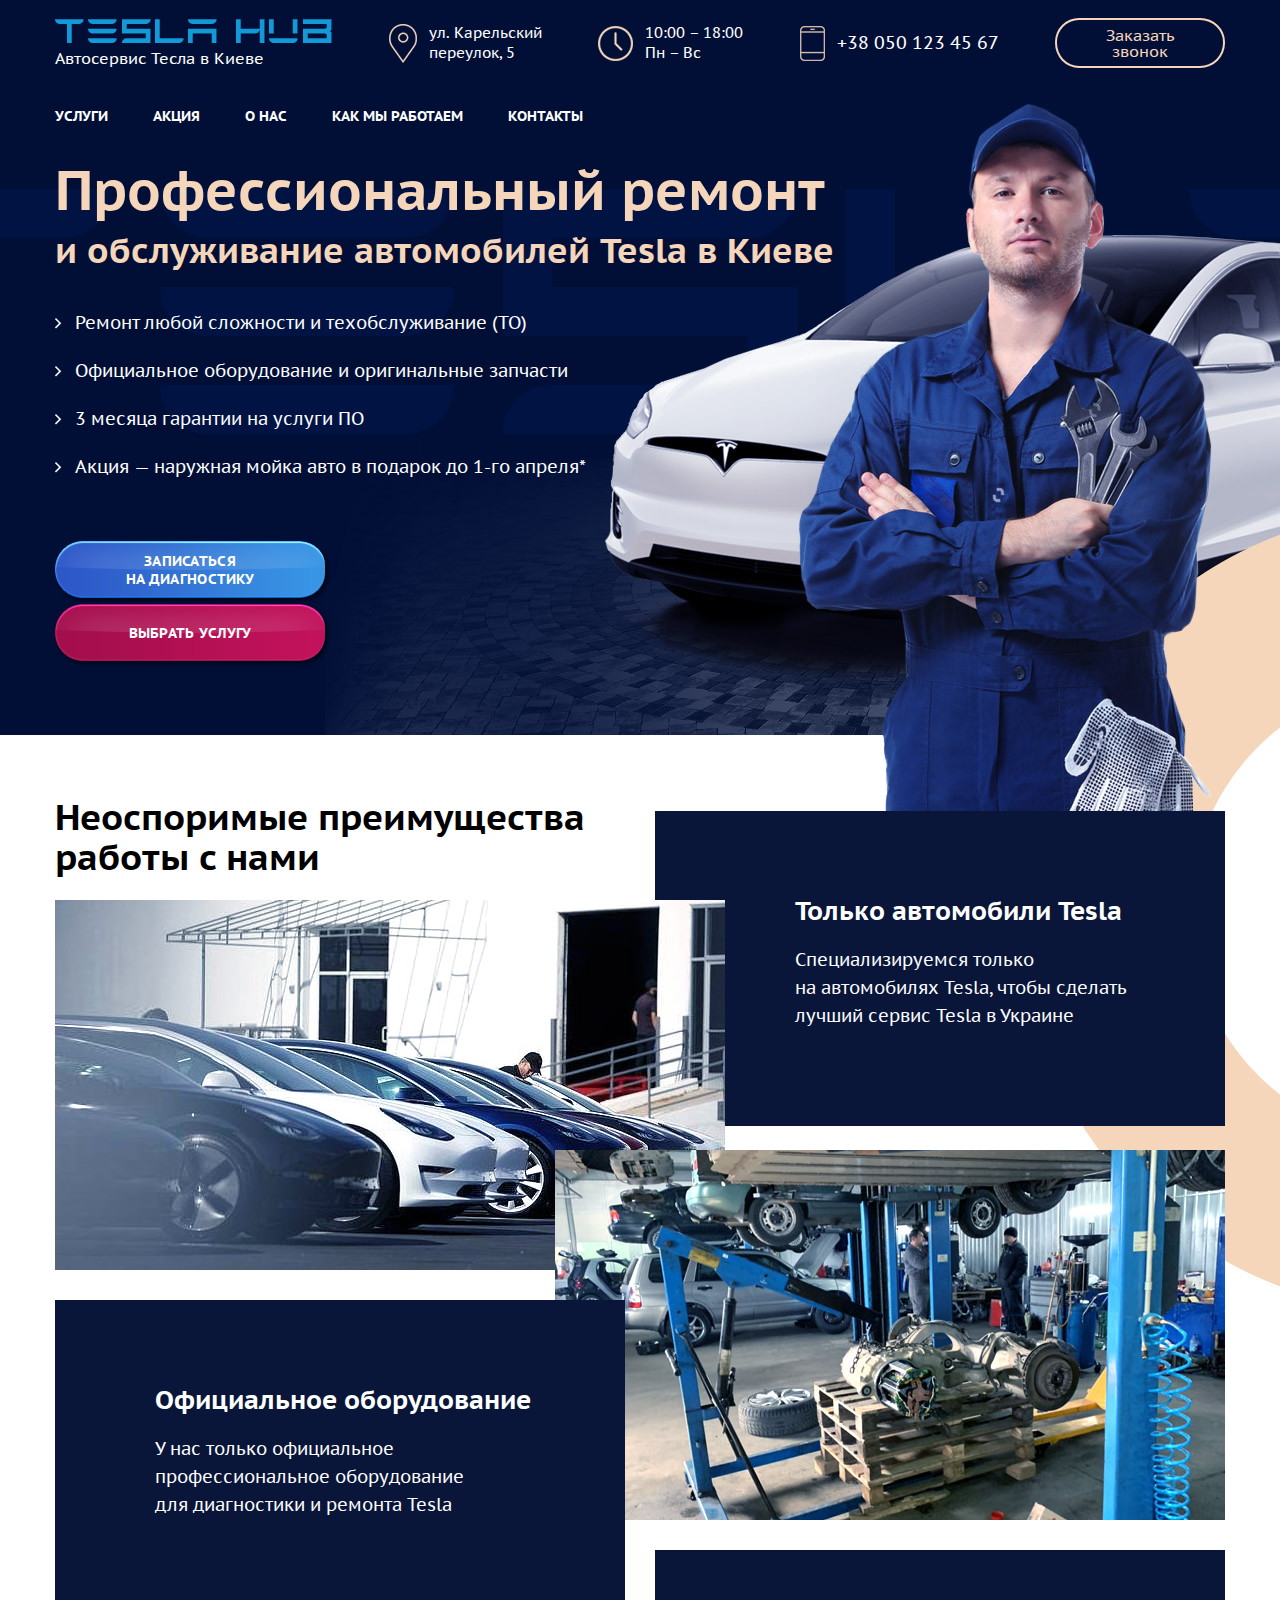
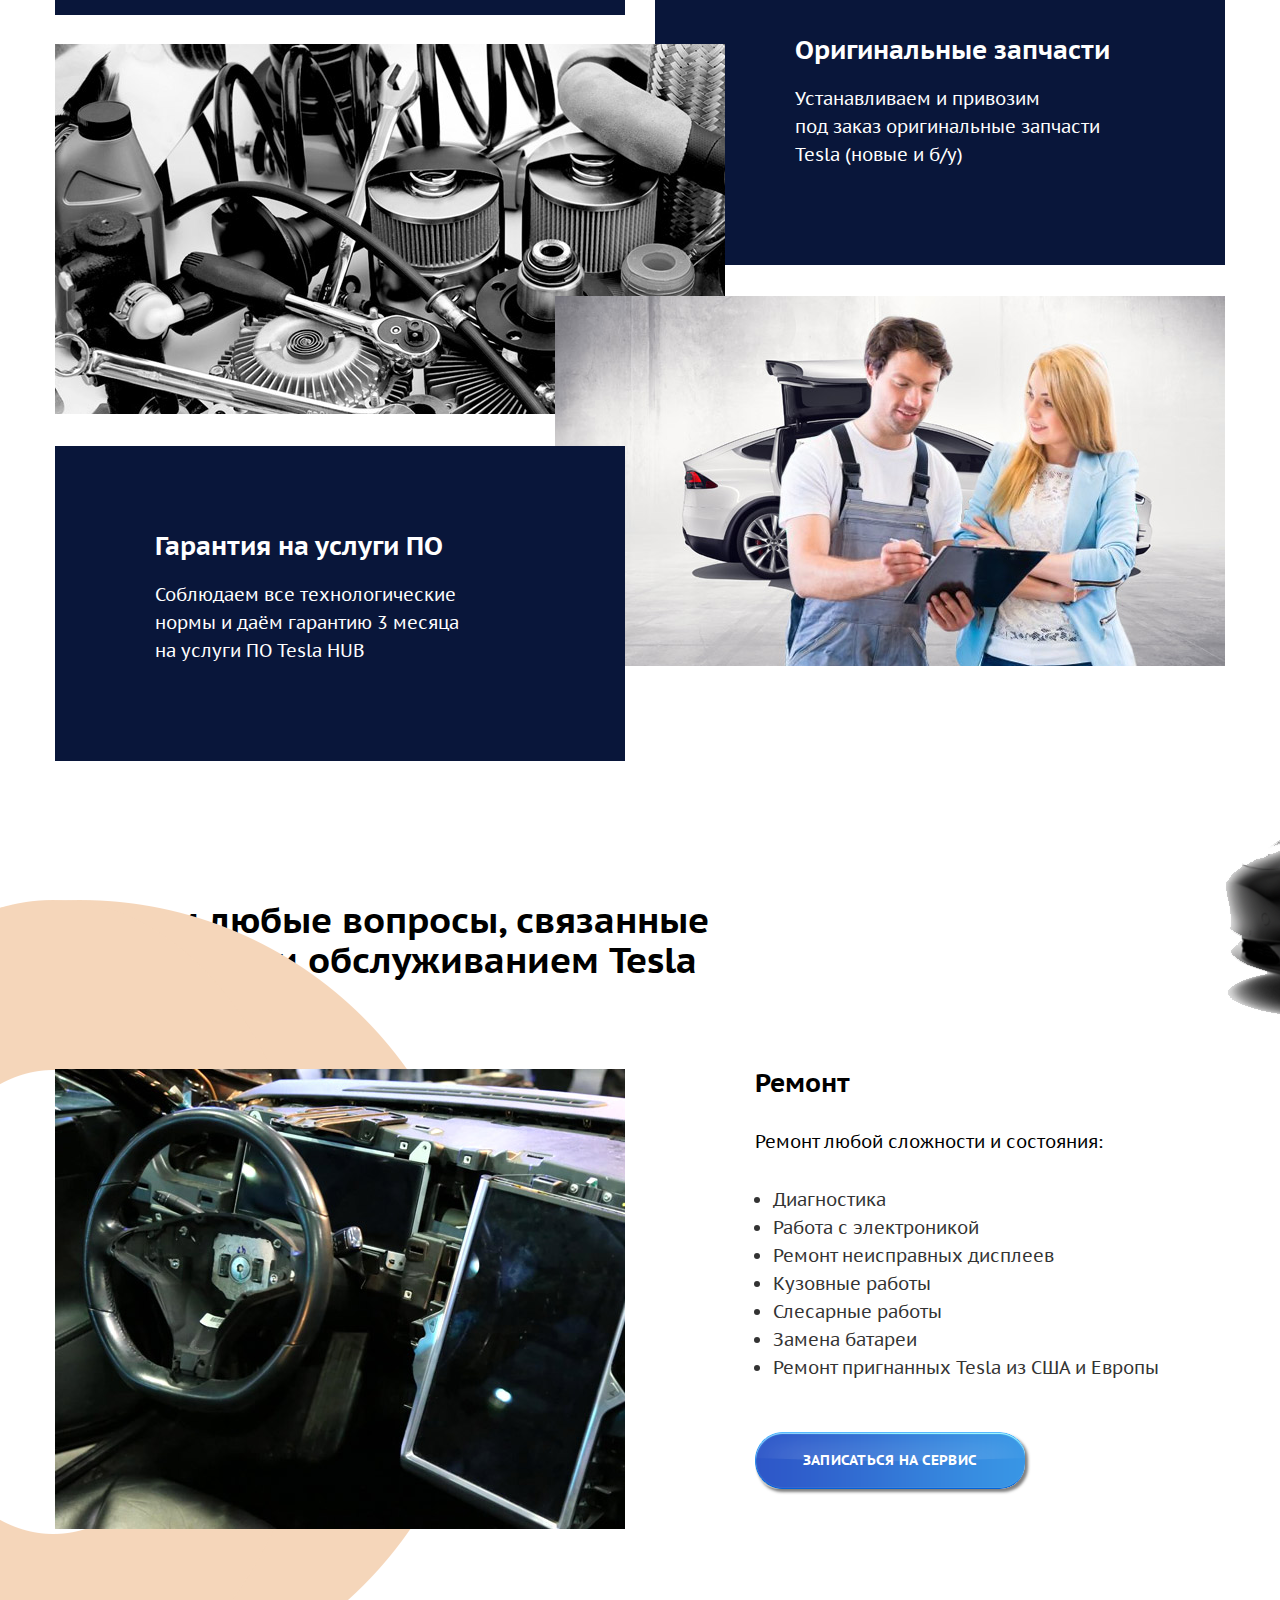
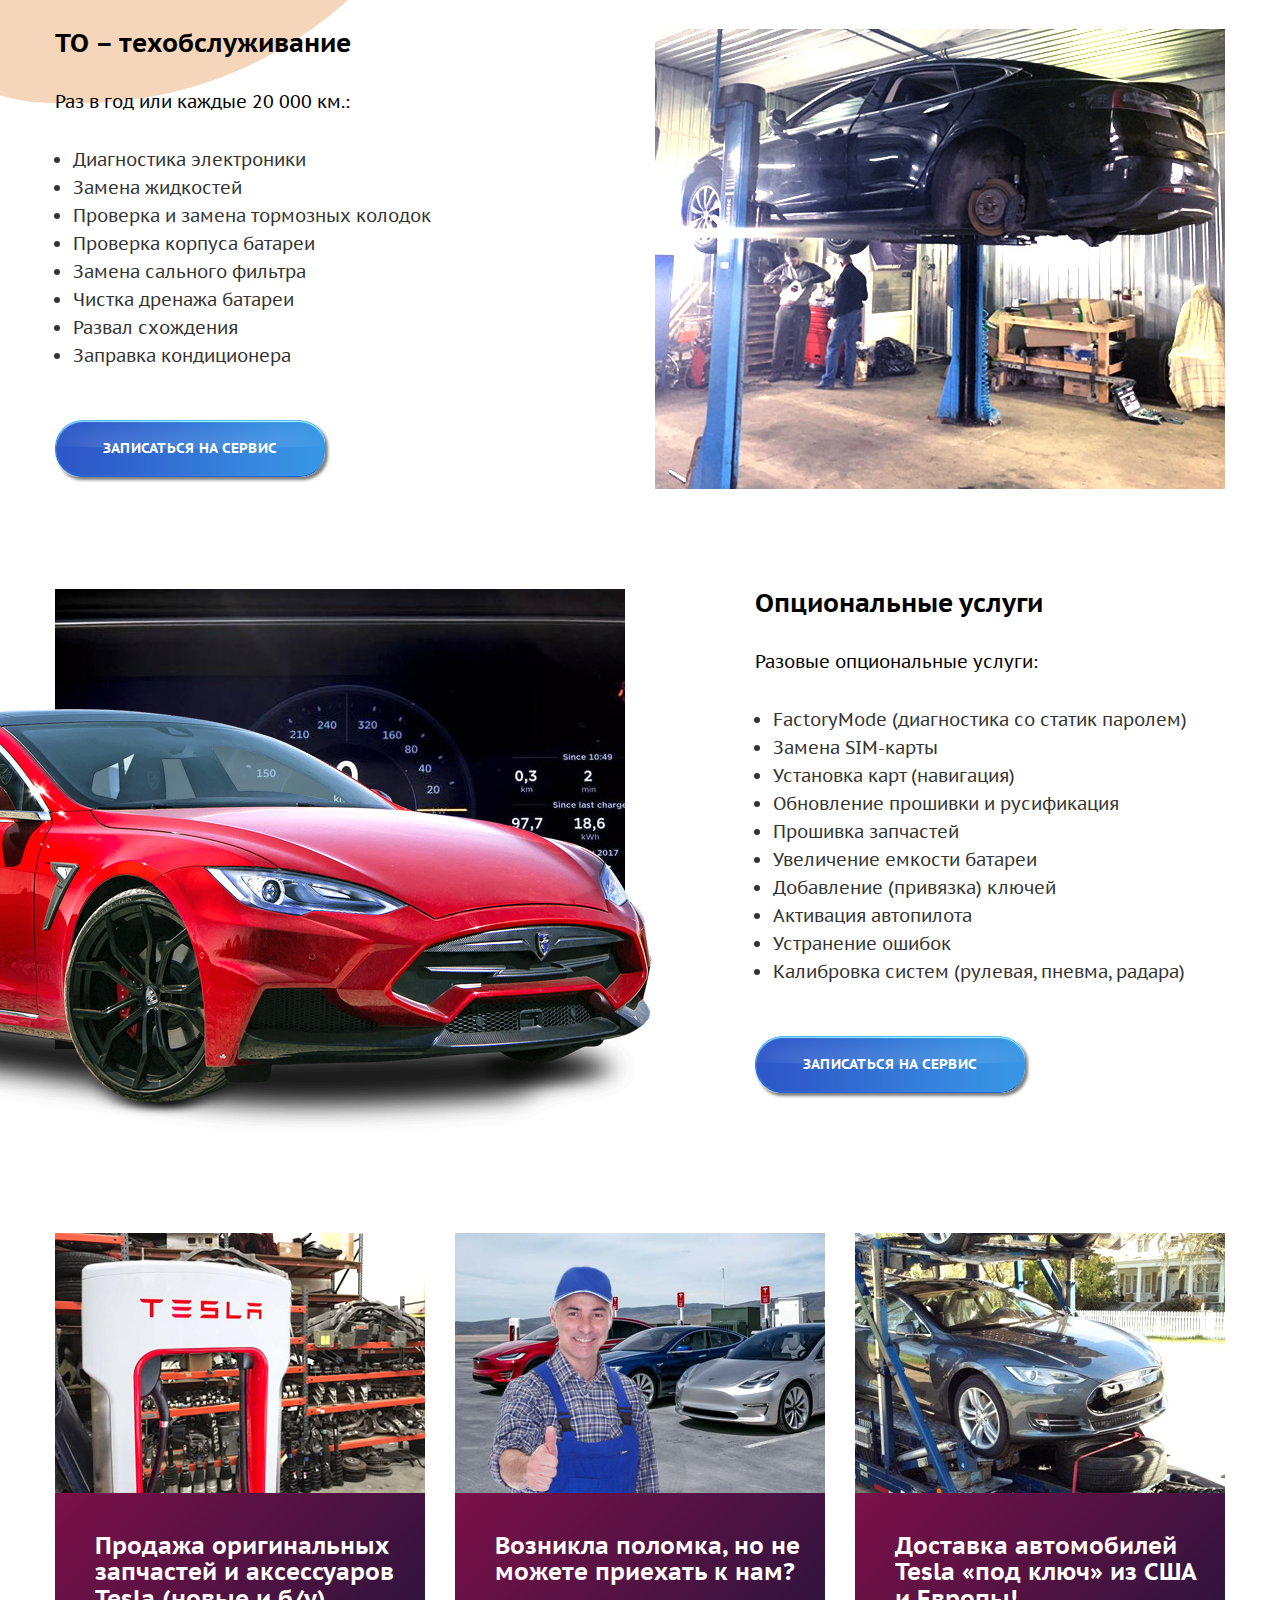
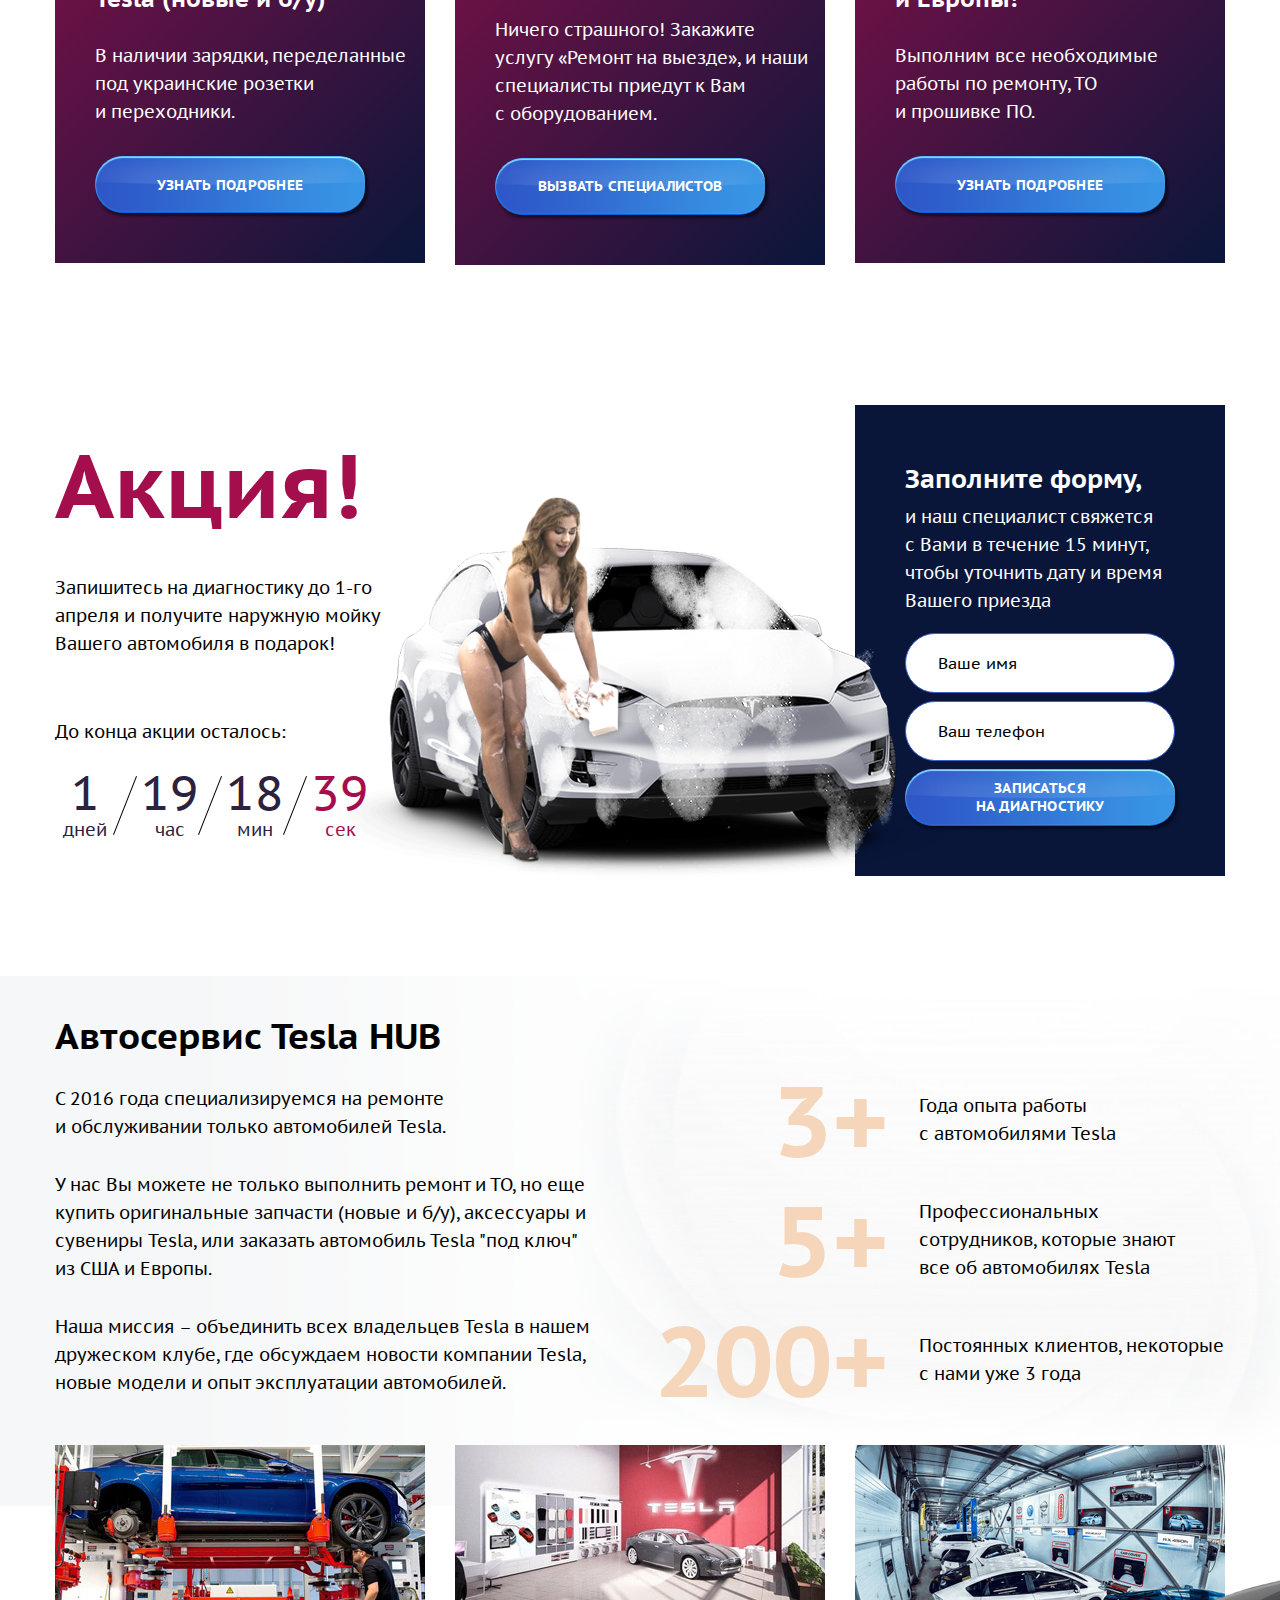
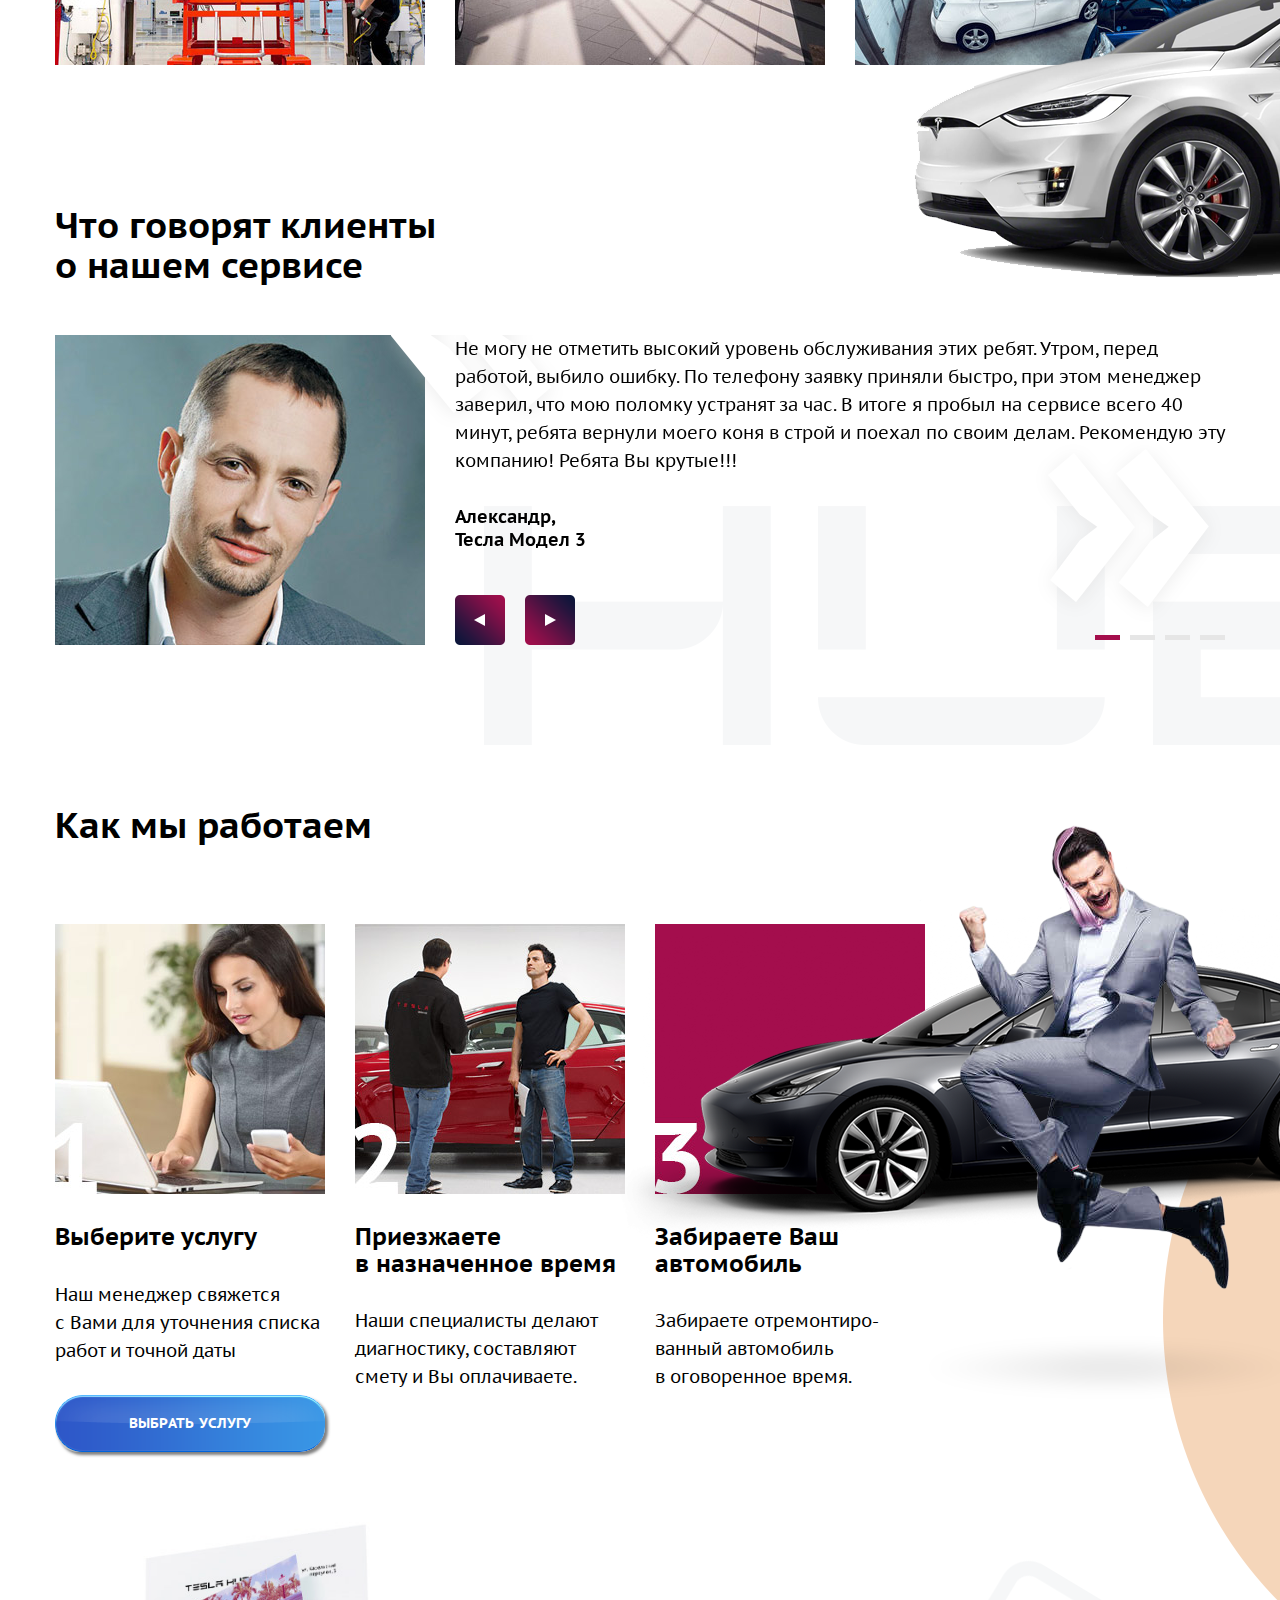
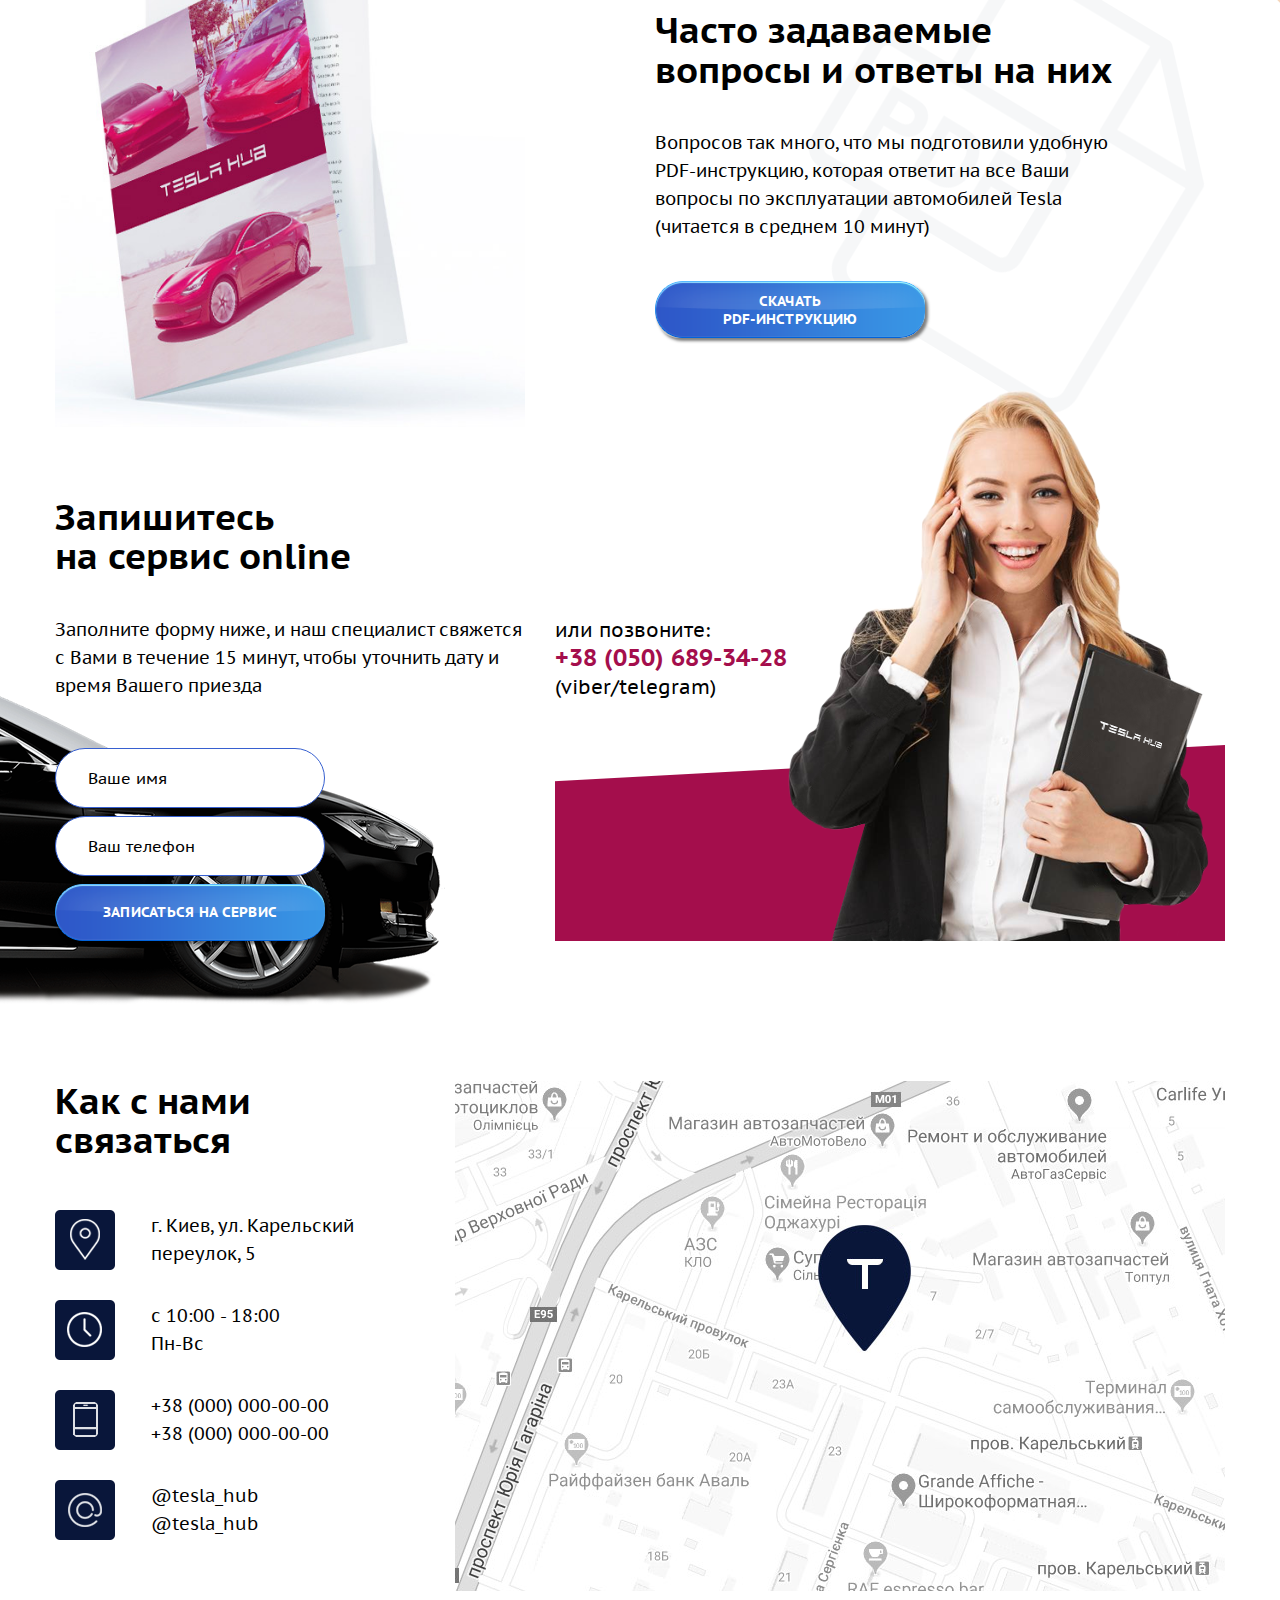
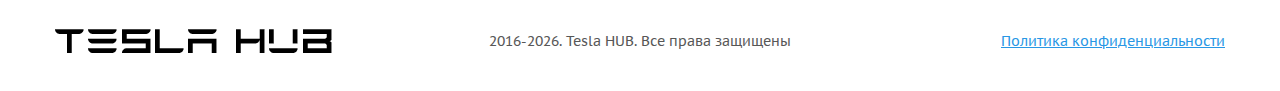
==== commit cb01e97c: "23" ====
--- a/index.html
+++ b/index.html
@@ -46,7 +46,7 @@
 				<ul>
 					<li class="scroll"><a href="#question">Услуги</a></li>
 					<li class="scroll"><a href="#open_form">Акция</a></li>
-					<li class="scroll"><a href="#adv">О нас</a></li>
+					<li class="scroll"><a href="#hub">О нас</a></li>
 					<li class="scroll"><a href="#step">Как мы работаем</a></li>
 					<li class="scroll"><a href="#contact">Контакты</a></li>
 				</ul>
@@ -61,8 +61,8 @@
 					<li>Акция — наружная мойка авто в подарок до 1-го апреля*</li>
 				</ul>
 				<div class="main_btns">
-					<a href="#mainFormWrapper" class="main_btn">Записаться <br>на диагностику</a>
-					<a href="#mainFormWrapper2" class="main_btn main_btn2">Выбрать услугу</a>
+					<a href="#service1FormWrapper" class="popup main_btn">Записаться <br>на диагностику</a>
+					<a href="#question" class="scroll2 main_btn main_btn2">Выбрать услугу</a>
 				</div>
 			</div>
 		</div>
@@ -132,6 +132,7 @@
 	</section>
 
 	<section class="question" id="question">
+		<img src="img/left_circle.png" alt="" class="circle">
 		<div class="container">
 			<h3>Решаем любые вопросы, связанные <br>с ремонтом и обслуживанием Tesla</h3>
 			<div class="row">
@@ -150,7 +151,7 @@
 						<li>Замена батареи</li>
 						<li>Ремонт пригнанных Tesla из США и Европы</li>
 					</ul>
-					<a href="#question1FormWrapper" class="main_btn">Записаться на сервис</a>
+					<a href="#service2FormWrapper" class="popup main_btn">Записаться на сервис</a>
 				</div>
 			</div>
 			<div class="row">
@@ -167,7 +168,7 @@
 						<li>Развал схождения</li>
 						<li>Заправка кондиционера</li>
 					</ul>
-					<a href="#question1FormWrapper" class="main_btn">Записаться на сервис</a>
+					<a href="#service3FormWrapper" class="popup main_btn">Записаться на сервис</a>
 				</div>
 				<div class="col-sm-6 col-lg-offset-1">
 					<img src="img/question_2.jpg" alt="">
@@ -192,7 +193,7 @@
 						<li>Устранение ошибок</li>
 						<li>Калибровка систем (рулевая, пневма, радара)</li>
 					</ul>
-					<a href="#question1FormWrapper" class="main_btn">Записаться на сервис</a>
+					<a href="#service4FormWrapper" class="popup main_btn">Записаться на сервис</a>
 				</div>
 			</div>
 		</div>
@@ -207,7 +208,7 @@
 						<div class="cols_text">
 							<h4>Продажа оригинальных запчастей и аксессуаров Tesla (новые и б/у)</h4>
 							<p>В наличии зарядки, переделанные под украинские розетки <br>и переходники.</p>
-							<a href="#cols1FormWrapper" class="main_btn">Узнать подробнее</a>
+							<a href="#cols1FormWrapper" class="popup main_btn">Узнать подробнее</a>
 						</div>
 					</div>
 				</div>
@@ -217,7 +218,7 @@
 						<div class="cols_text">
 							<h4>Возникла поломка, но не можете приехать к нам?</h4>
 							<p>Ничего страшного! Закажите <br>услугу «Ремонт на выезде», и наши специалисты приедут к Вам <br>с оборудованием.</p>
-							<a href="#cols1FormWrapper" class="main_btn">Вызвать специалистов</a>
+							<a href="#cols2FormWrapper" class="popup main_btn">Вызвать специалистов</a>
 						</div>
 					</div>
 				</div>
@@ -227,7 +228,7 @@
 						<div class="cols_text">
 							<h4>Доставка автомобилей Tesla «под ключ» из США <br>и Европы!</h4>
 							<p>Выполним все необходимые работы по ремонту, ТО <br>и прошивке ПО.</p>
-							<a href="#cols1FormWrapper" class="main_btn">Узнать подробнее</a>
+							<a href="#cols3FormWrapper" class="popup main_btn">Узнать подробнее</a>
 						</div>
 					</div>
 				</div>
@@ -278,7 +279,7 @@
 		</div>
 	</section>
 
-	<section class="hub">
+	<section class="hub" id="hub">
 		<div class="container">
 			<h3>Автосервис Tesla HUB</h3>
 			<div class="row">
@@ -383,7 +384,7 @@
 					<img class="main_picts" src="img/step_1.jpg" alt="">
 					<h4>Выберите услугу</h4>
 					<p>Наш менеджер свяжется <br>с Вами для уточнения списка работ и точной даты</p>
-					<a href="#stepFormWrapper" class="main_btn">Выбрать услугу</a>
+					<a href="#question" class="scroll2 main_btn">Выбрать услугу</a>
 				</div>
 				<div class="col-sm-3">
 					<img class="main_picts" src="img/step_2.jpg" alt="">
@@ -469,7 +470,6 @@
 			</div>
 		</div>
 	</section>
-
 
 	<footer>
 		<div class="container">
@@ -528,18 +528,96 @@
 	</div>
 
 	<div class="hidden">
-		<div class="form_wrapper" id="contactFormWrapper">
-			<h6>Заполните форму,</h6>
-			<p>чтобы задать вопрос нашему специалисту</p>
-			<form method="post" class="form" id="contactForm" action="mail.php">
-				<input type="hidden" name="whatform" value="Форма - Задать вопрос" />
-				<input type="text" name="name" placeholder="Ваше имя" />
-				<input type="tel" name="phone" class="phone" placeholder="Ваш телефон" />
-				<textarea name="message" placeholder="Ваш вопрос"></textarea>
-				<button class="main_btn">Задать вопрос</button>
-			</form>
-		</div>
-	</div>
+		<div class="form_wrapper" id="service1FormWrapper">
+			<h6>Заполните форму,</h6>
+			<p>и наш специалист свяжется <br>с Вами в течение 15 минут, чтобы уточнить дату и время Вашего приезда</p>
+			<form method="post" class="form" id="service1Form" action="mail.php">
+				<input type="hidden" name="whatform" value="Записаться на сервис (Главный экран)" />
+				<input type="text" name="name" placeholder="Ваше имя" />
+				<input type="tel" name="phone" class="phone" placeholder="Ваш телефон" />
+				<button class="main_btn">Записаться на сервис</button>
+			</form>
+		</div>
+	</div>
+
+	<div class="hidden">
+		<div class="form_wrapper" id="service2FormWrapper">
+			<h6>Заполните форму,</h6>
+			<p>и наш специалист свяжется <br>с Вами в течение 15 минут, чтобы уточнить дату и время Вашего приезда</p>
+			<form method="post" class="form" id="service2Form" action="mail.php">
+				<input type="hidden" name="whatform" value="Записаться на сервис (Ремонт)" />
+				<input type="text" name="name" placeholder="Ваше имя" />
+				<input type="tel" name="phone" class="phone" placeholder="Ваш телефон" />
+				<button class="main_btn">Записаться на сервис</button>
+			</form>
+		</div>
+	</div>
+
+	<div class="hidden">
+		<div class="form_wrapper" id="service3FormWrapper">
+			<h6>Заполните форму,</h6>
+			<p>и наш специалист свяжется <br>с Вами в течение 15 минут, чтобы уточнить дату и время Вашего приезда</p>
+			<form method="post" class="form" id="service3Form" action="mail.php">
+				<input type="hidden" name="whatform" value="Записаться на сервис (ТО – техобслуживание)" />
+				<input type="text" name="name" placeholder="Ваше имя" />
+				<input type="tel" name="phone" class="phone" placeholder="Ваш телефон" />
+				<button class="main_btn">Записаться на сервис</button>
+			</form>
+		</div>
+	</div>
+
+	<div class="hidden">
+		<div class="form_wrapper" id="service4FormWrapper">
+			<h6>Заполните форму,</h6>
+			<p>и наш специалист свяжется <br>с Вами в течение 15 минут, чтобы уточнить дату и время Вашего приезда</p>
+			<form method="post" class="form" id="service4Form" action="mail.php">
+				<input type="hidden" name="whatform" value="Записаться на сервис (Опциональные услуги)" />
+				<input type="text" name="name" placeholder="Ваше имя" />
+				<input type="tel" name="phone" class="phone" placeholder="Ваш телефон" />
+				<button class="main_btn">Записаться на сервис</button>
+			</form>
+		</div>
+	</div>
+
+	<div class="hidden">
+		<div class="form_wrapper" id="cols1FormWrapper">
+			<h6>Заполните форму,</h6>
+			<p>и наш специалист свяжется <br>с Вами в течение 15 минут, чтобы проконсультировать Вас об услуге.</p>
+			<form method="post" class="form" id="cols1Form" action="mail.php">
+				<input type="hidden" name="whatform" value="Получить консультацию (Продажа оригинальных запчастей и аксессуаров Tesla)" />
+				<input type="text" name="name" placeholder="Ваше имя" />
+				<input type="tel" name="phone" class="phone" placeholder="Ваш телефон" />
+				<button class="main_btn">Получить консультацию</button>
+			</form>
+		</div>
+	</div>
+
+	<div class="hidden">
+		<div class="form_wrapper" id="cols2FormWrapper">
+			<h6>Заполните форму,</h6>
+			<p>и наш специалист свяжется <br>с Вами в течение 15 минут, чтобы проконсультировать Вас об услуге.</p>
+			<form method="post" class="form" id="cols2Form" action="mail.php">
+				<input type="hidden" name="whatform" value="Возникла поломка, но не можете приехать к нам?" />
+				<input type="text" name="name" placeholder="Ваше имя" />
+				<input type="tel" name="phone" class="phone" placeholder="Ваш телефон" />
+				<button class="main_btn">Получить консультацию</button>
+			</form>
+		</div>
+	</div>
+
+	<div class="hidden">
+		<div class="form_wrapper" id="cols3FormWrapper">
+			<h6>Заполните форму,</h6>
+			<p>и наш специалист свяжется <br>с Вами в течение 15 минут, чтобы проконсультировать Вас об услуге.</p>
+			<form method="post" class="form" id="cols3Form" action="mail.php">
+				<input type="hidden" name="whatform" value="Получить консультацию (Доставка автомобилей Tesla «под ключ» из США и Европы!)" />
+				<input type="text" name="name" placeholder="Ваше имя" />
+				<input type="tel" name="phone" class="phone" placeholder="Ваш телефон" />
+				<button class="main_btn">Получить консультацию</button>
+			</form>
+		</div>
+	</div>
+
 	<!--[if lt IE 9]>
 	<script src="libs/html5shiv/es5-shim.min.js"></script>
 	<script src="libs/html5shiv/html5shiv.min.js"></script>
--- a/css/main.css
+++ b/css/main.css
@@ -606,6 +606,14 @@
 	position: relative;
 	z-index: 2;
 }
+.question .circle {
+	position: absolute;
+	left: 0;
+	top: 0;
+	background-image: url(../img/left_circle.png);
+	width: 100%;
+	height: 803px;
+}
 .adv .adv_text.adv_text_left {
 	padding-left: 10rem;
 }
@@ -778,9 +786,9 @@
 .hub .photos img {
 	max-width: 100%;
 }
-.hub:after {
+/*.hub:after {
 	display: none;
-}
+}*/
 .hub h3 {
 	margin-bottom: 3rem;
 }
@@ -829,6 +837,19 @@
 	width: 100%;
 	height: 348px;
 }
+.hub .container {
+	position: relative;
+}
+.hub .container:before {
+	content: "";
+	position: absolute;
+	top: -40px;
+	left: -45px;
+	background-image: url(../img/12.png);
+	width: 1322px;
+	height: 530px;
+	z-index: -1;
+}
 .rev {
 	overflow: hidden;
 	padding-bottom: 160px;
@@ -880,6 +901,7 @@
 .step {
 	overflow: hidden;
 	padding-top: 0;
+	z-index: 2;
 }
 .step h3 {
 	margin-bottom: 8rem;
@@ -899,16 +921,6 @@
 .step .main_btn {
 	margin-top: 3rem;
 }
-.step:before {
-	content: "";
-	position: absolute;
-	width: 100%;
-	height: 803px;
-	background-image: url(../img/right_circle.png);
-	background-position: center top;
-	left: 0;
-	top: 235px;
-}
 .faq {
 	padding-top: 0;
 }
@@ -917,6 +929,17 @@
 }
 .faq h3 {
 	margin-bottom: 4rem;
+	position: relative;
+}
+.faq h3:before {
+	position: absolute;
+	content: "";
+	background-image: url(../img/pdf.png);
+	top: -50px;
+	right: -80px;
+	width: 397px;
+	height: 454px;
+	z-index: -1;
 }
 .faq .row {
 	display: -webkit-box;
@@ -932,6 +955,16 @@
 }
 .faq .main_btn {
 	margin-top: 4rem;
+}
+.faq:before {
+	content: "";
+	position: absolute;
+	width: 100%;
+	height: 803px;
+	background-image: url(../img/right_circle.png);
+	background-position: center top;
+	left: 0;
+	top: -604px;
 }
 .online {
 	padding-top: 0;
--- a/css/media.css
+++ b/css/media.css
@@ -85,6 +85,12 @@
 	.adv_text_1 {
 		position: relative;
 		top: 113px;
+	}
+	.faq:before {
+		display: none;
+	}
+	.hub .container:before {
+		display: none;
 	}
 }
 
@@ -261,6 +267,10 @@
 		font-size: 24px;
 		line-height: 38px;
 	}
+	section h3 {
+		font-size: 24px;
+		text-align: center;
+	}
 }
 /* Extra Small Devices, Phones */
 @media only screen and (max-width : 480px) {
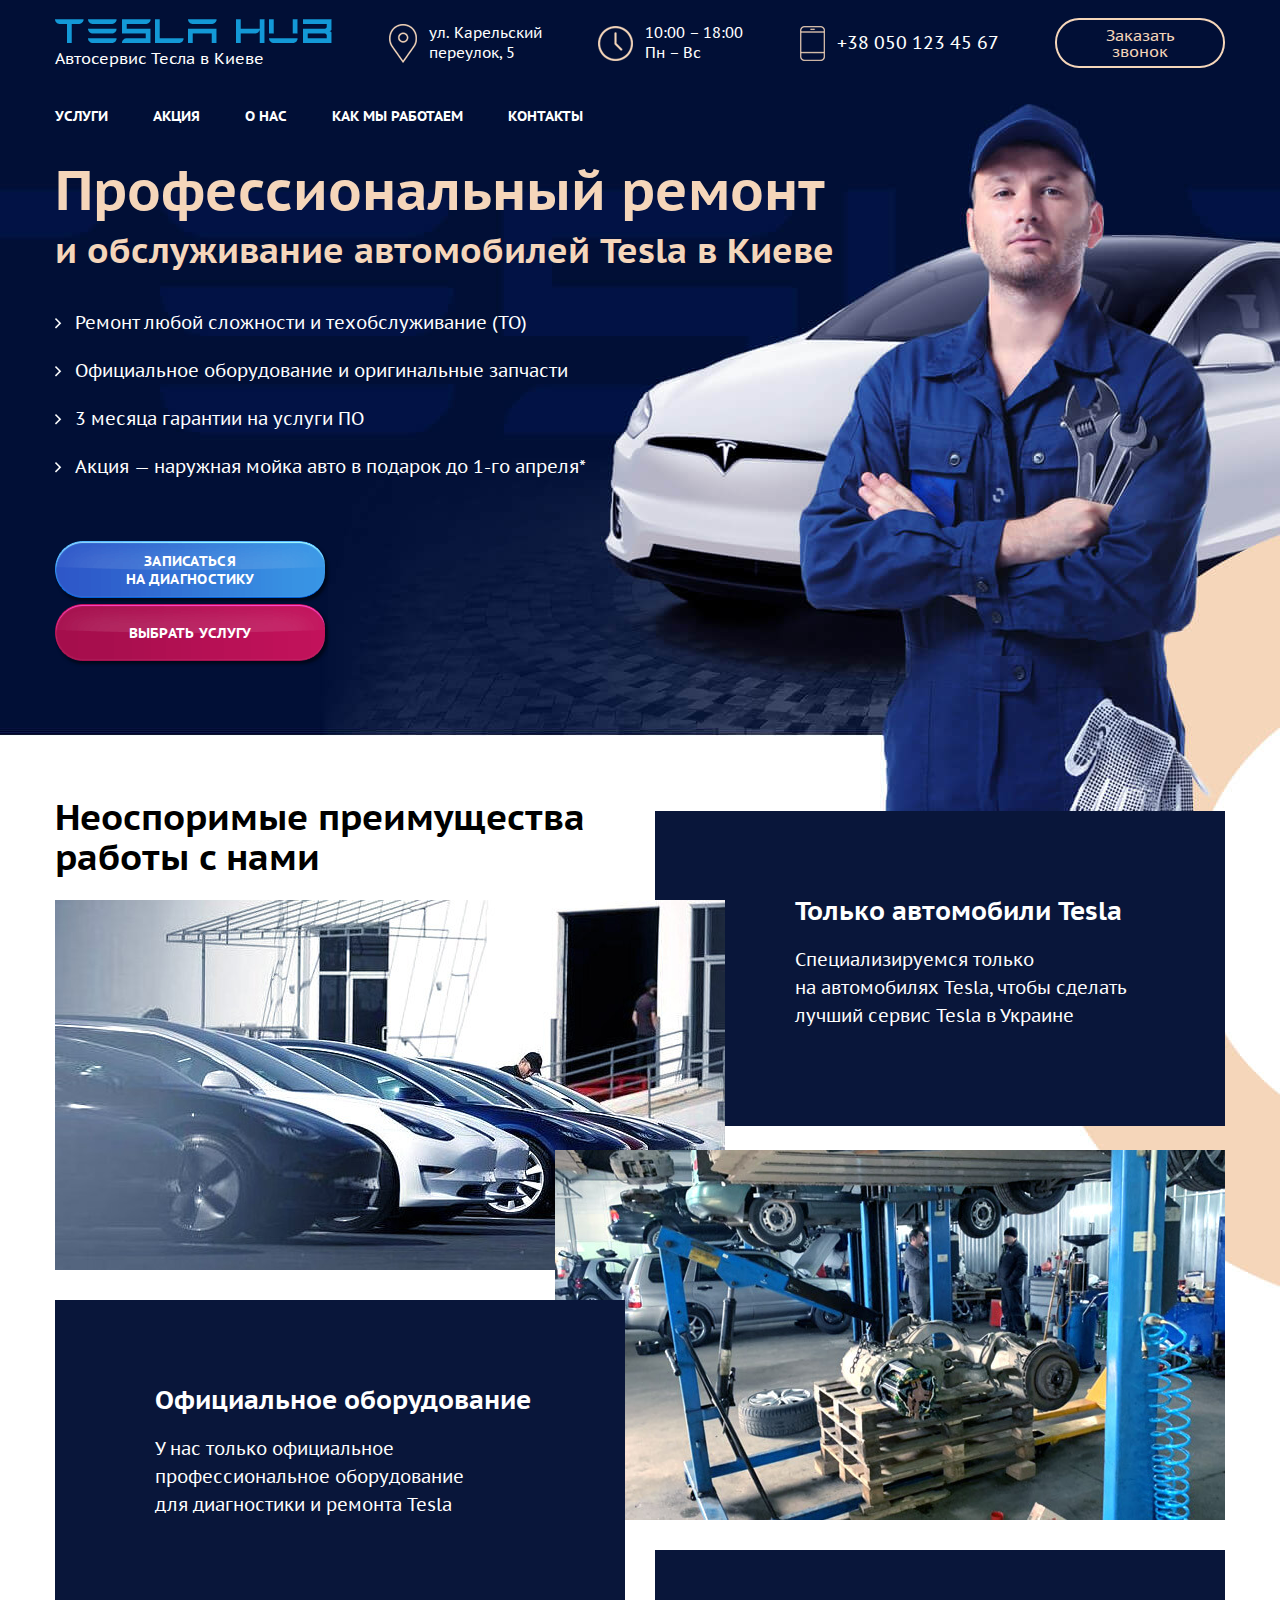
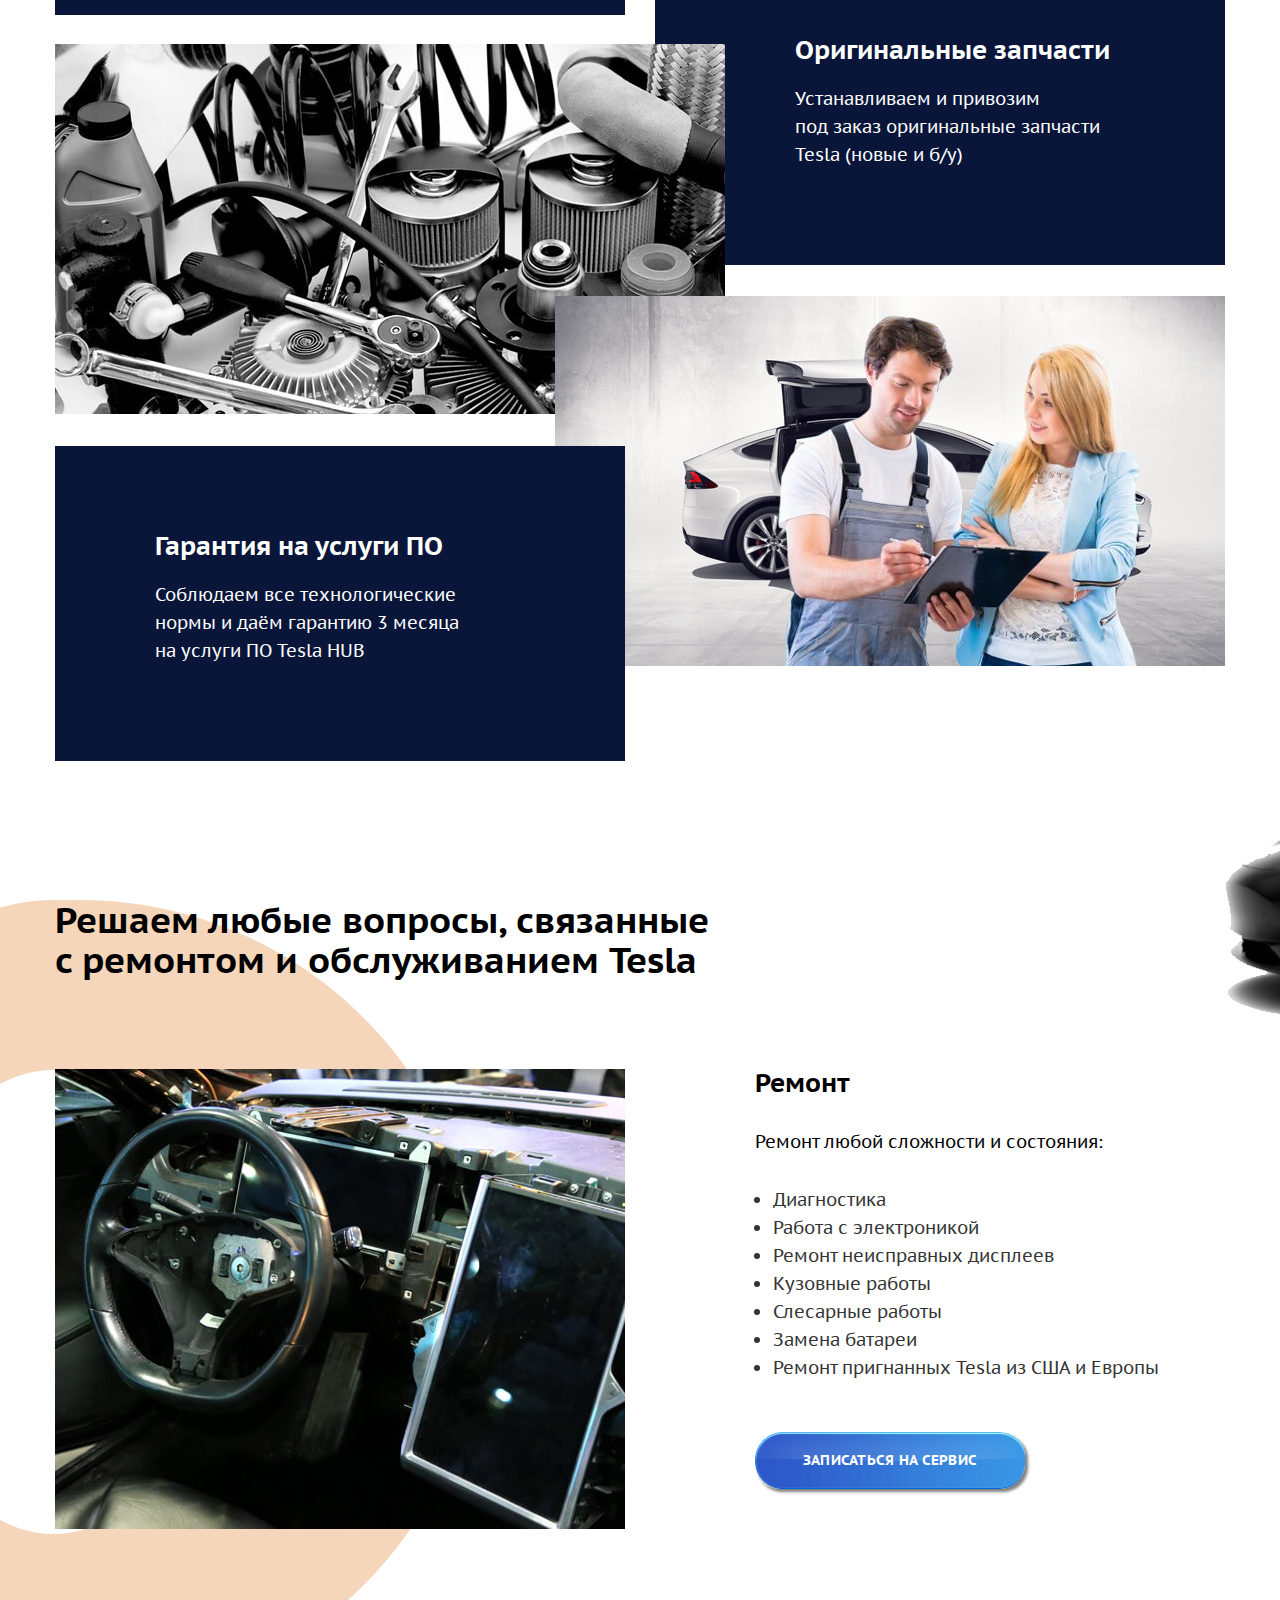
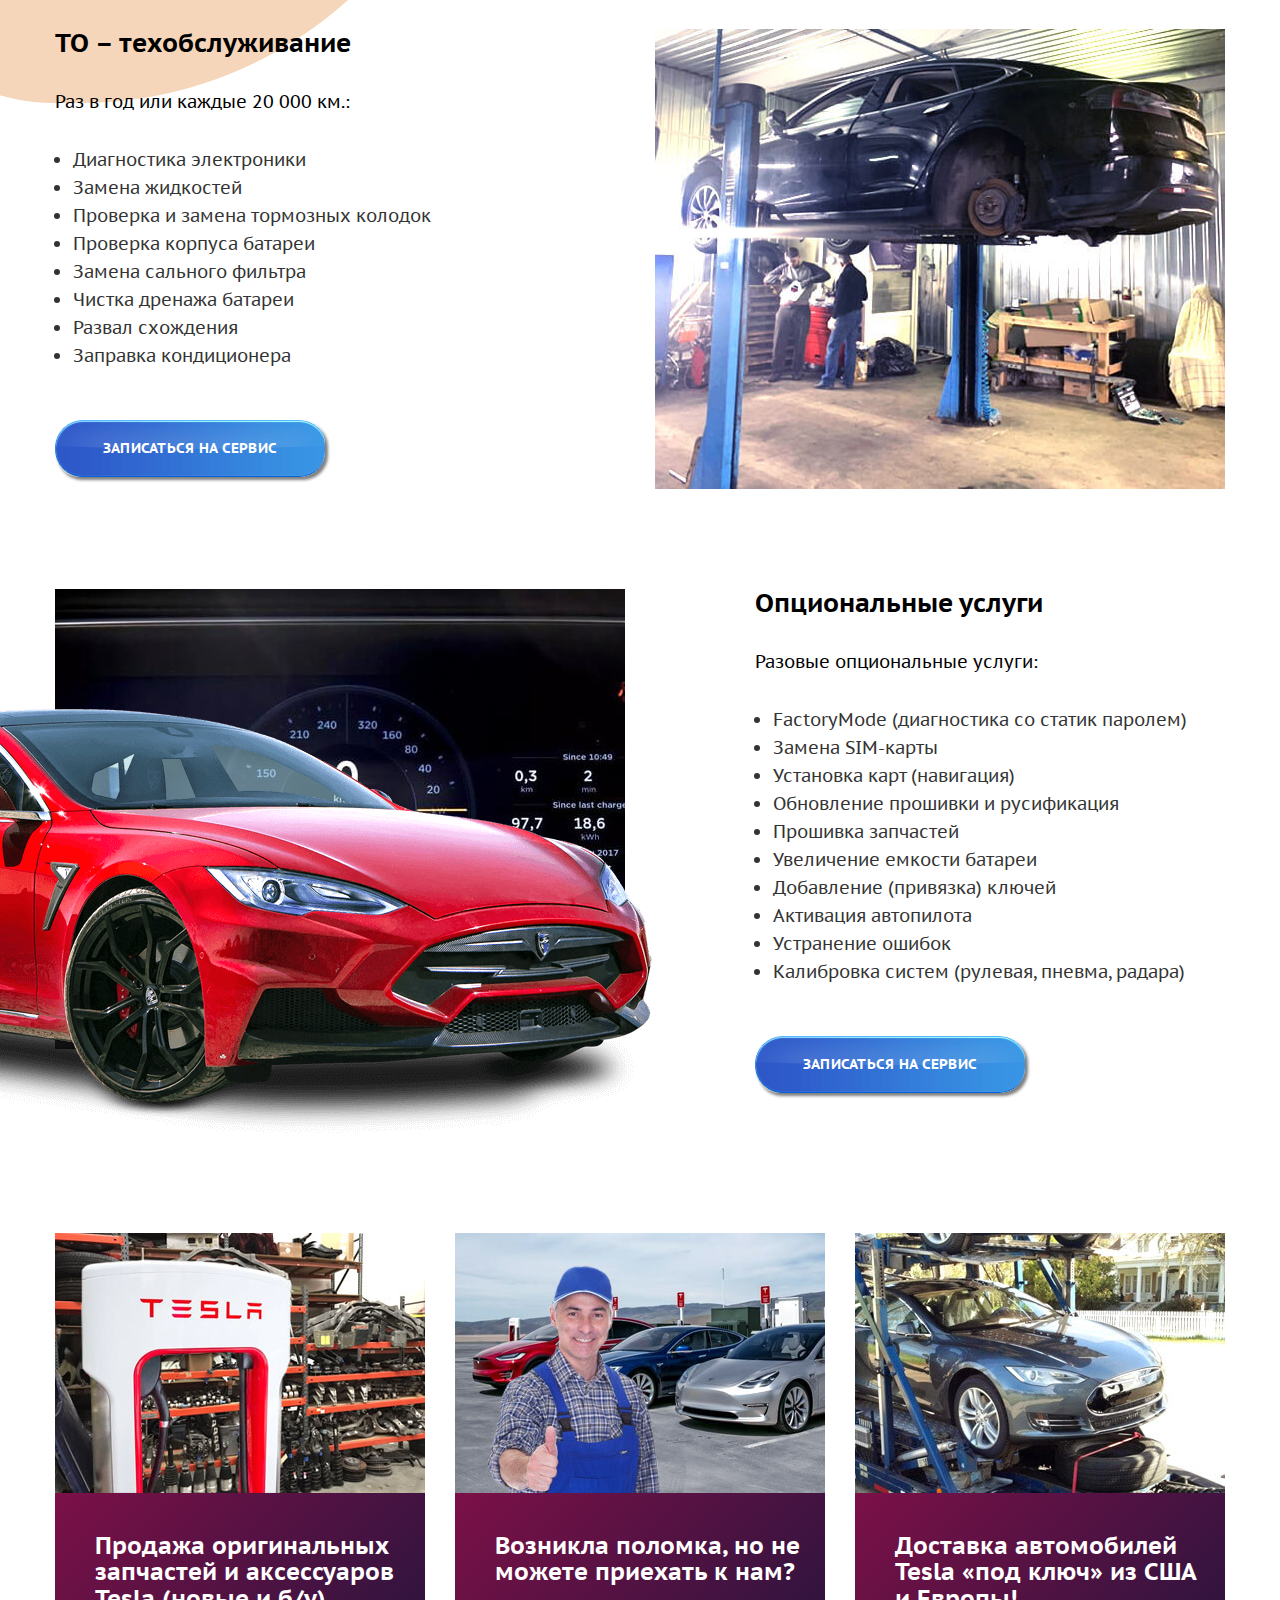
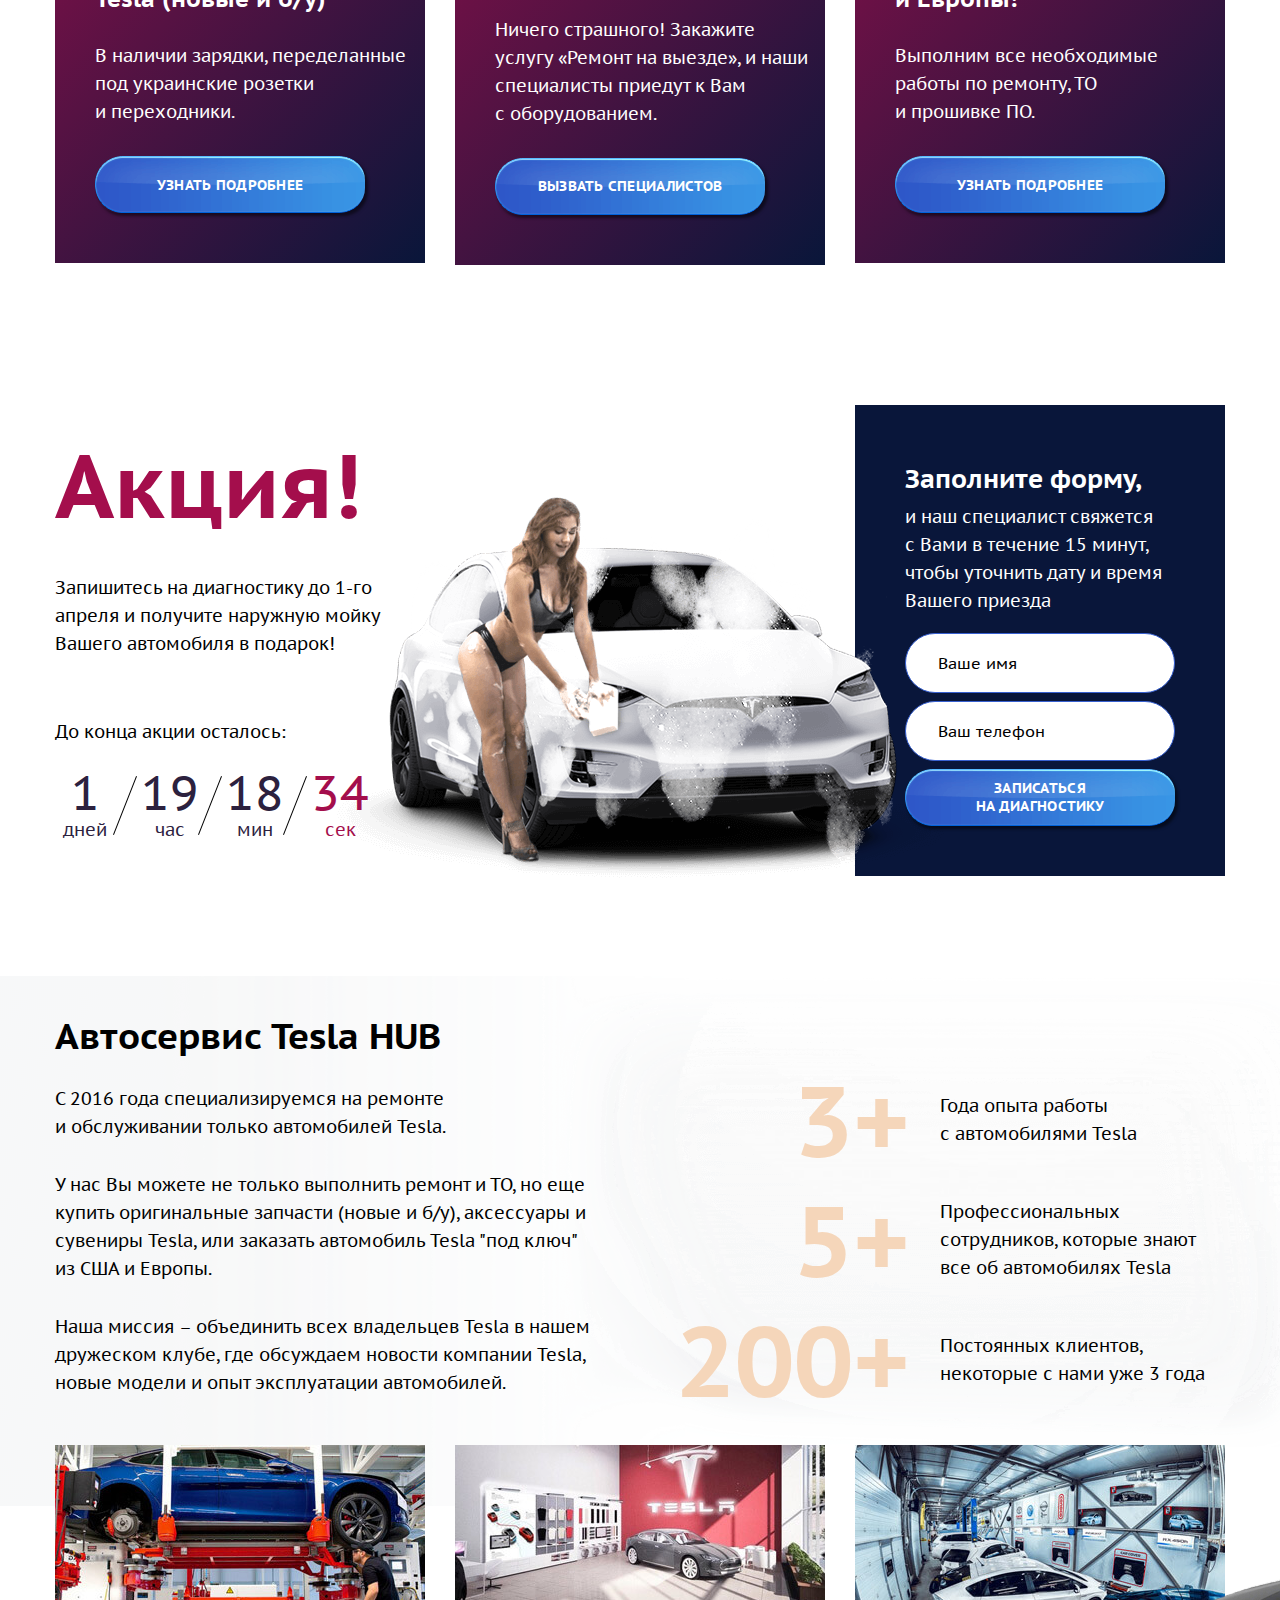
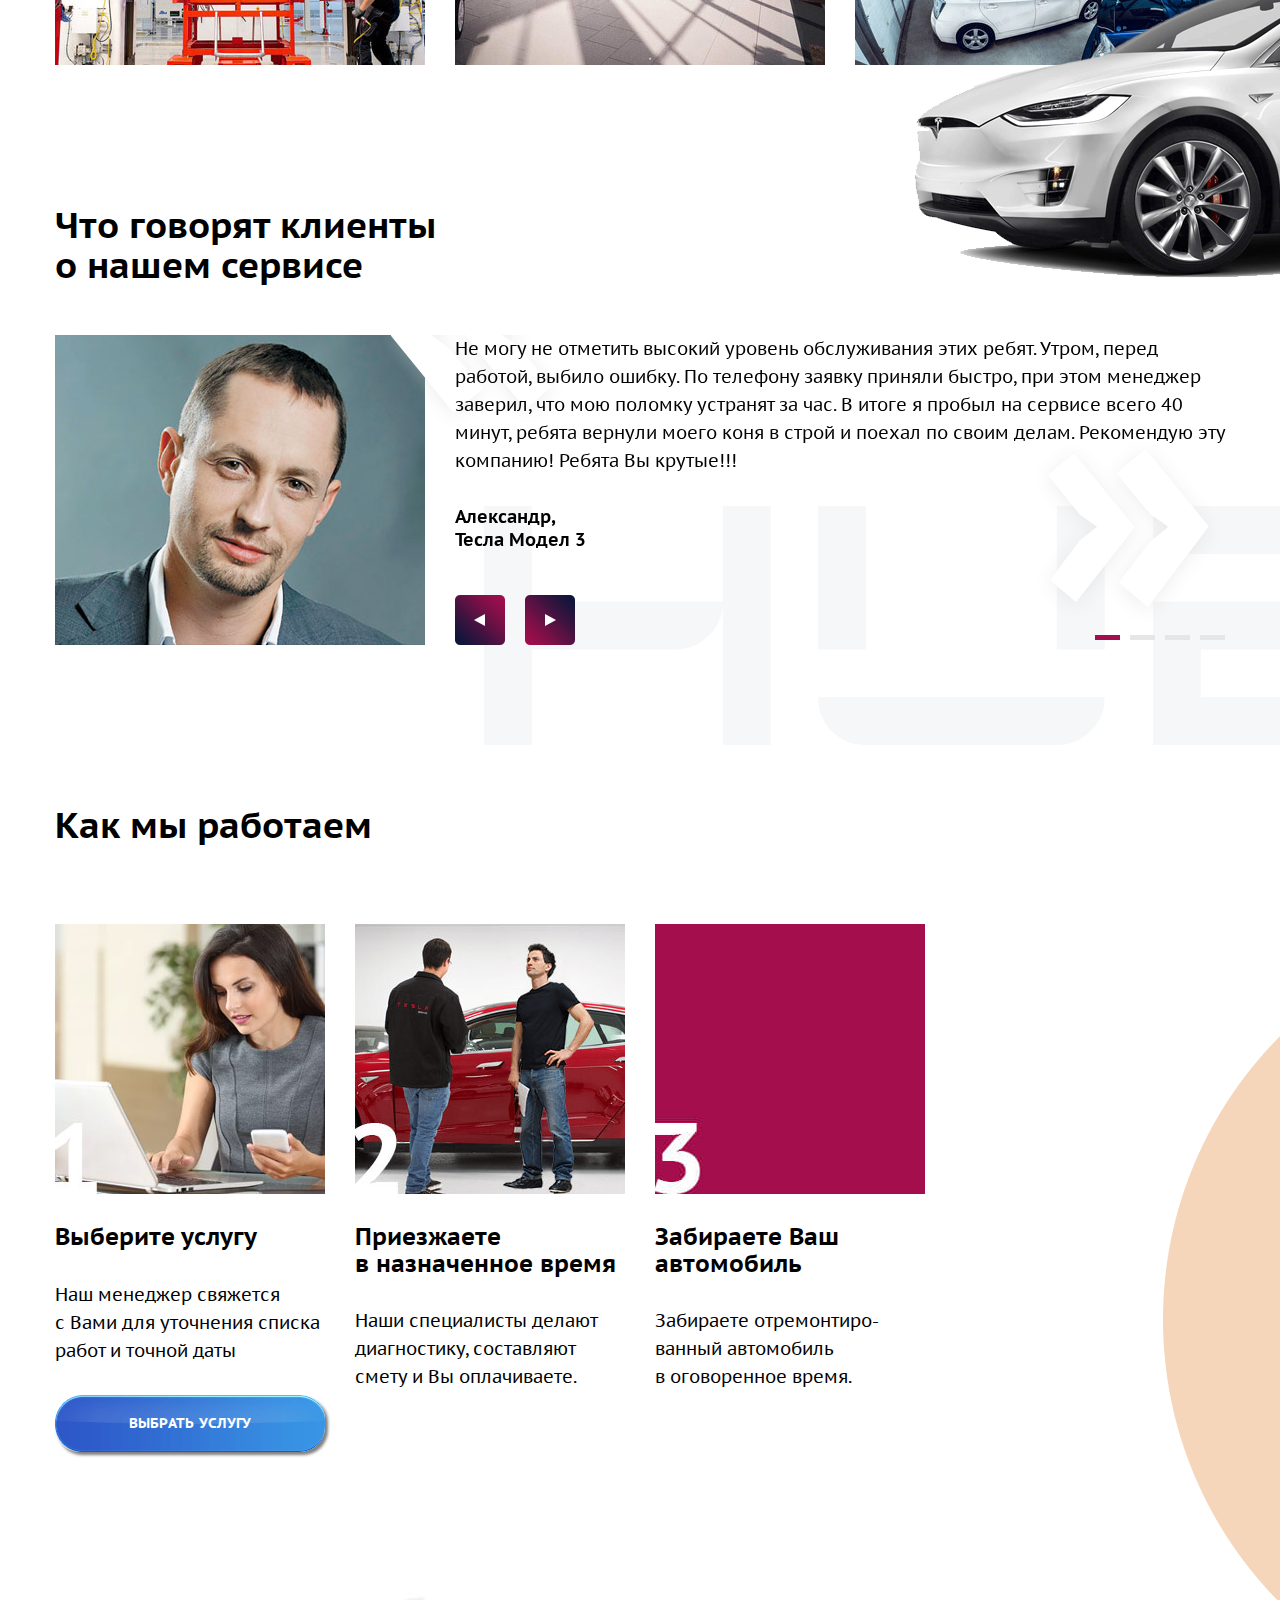
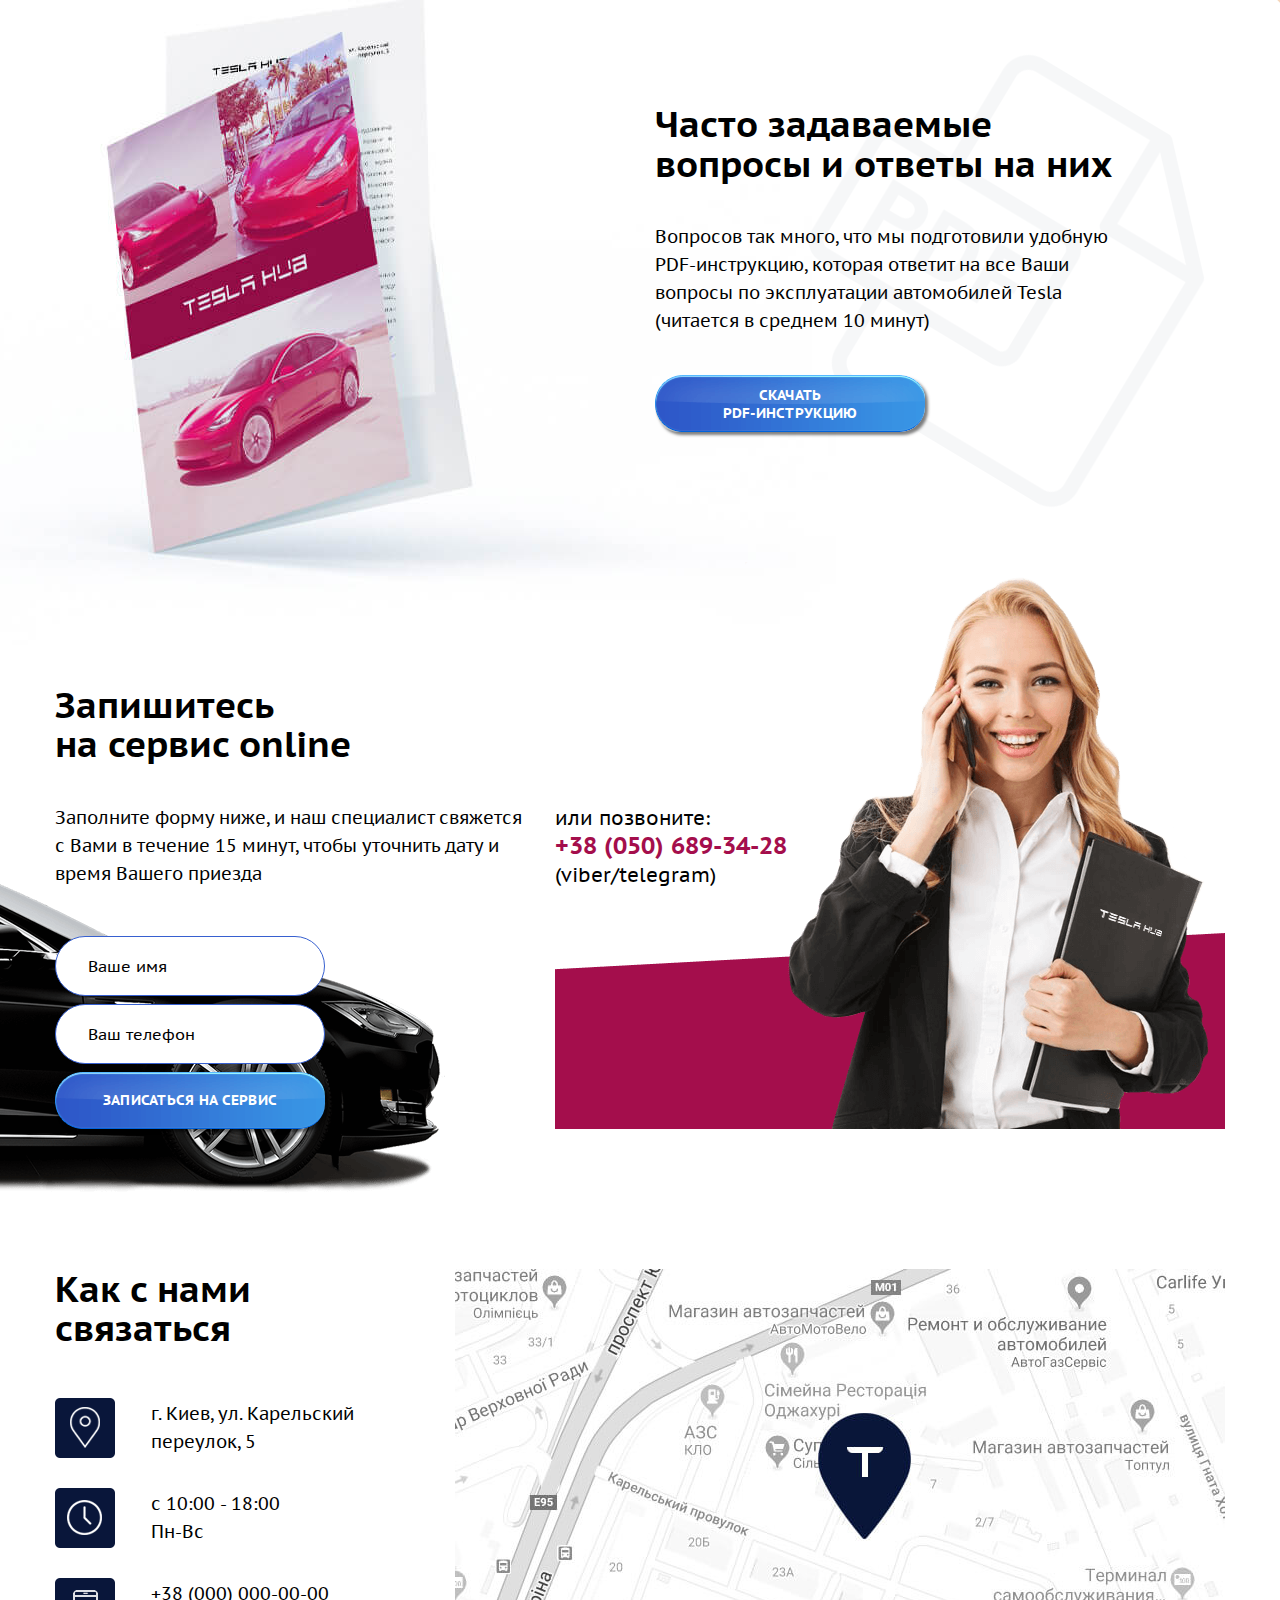
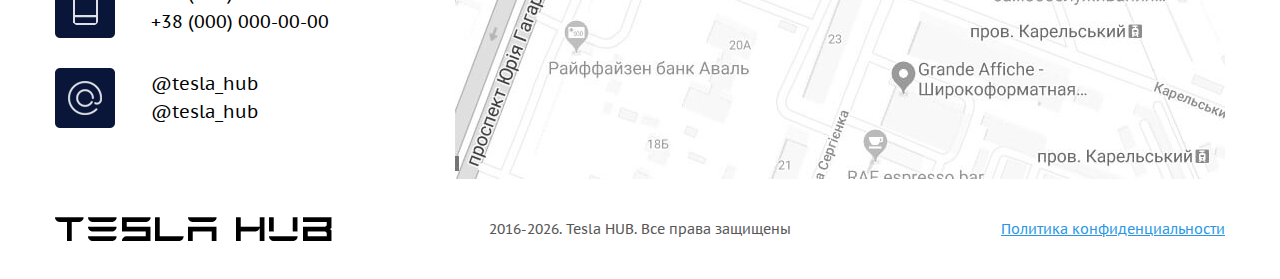
==== commit 91dc6a26: "xas" ====
--- a/index.html
+++ b/index.html
@@ -19,6 +19,13 @@
 
 	<!--BEGIN Header-->
 	<header>
+		<div class="toggle_btn">
+			<span class="sandwich">
+				<span class="sw-topper"></span>
+				<span class="sw-bottom"></span>
+				<span class="sw-footer"></span>
+			</span>
+		</div>
 		<div class="container relative">
 			<div class="top_head">
 				<div class="logo">
@@ -36,7 +43,7 @@
 				<div class="top_phone top_items">
 					<img src="img/phone.png" alt="">
 					<a href="tel:+380501234567">+38 050 123 45 67</a>
-					<a href="#topFormWrapper" class="top_btn_mobile">Заказать звонок</a>
+					<a href="#topFormWrapper" class="popup top_btn_mobile">Заказать звонок</a>
 				</div>
 				<div class="hidden-sm hidden-xs top_btn">
 					<a href="#topFormWrapper" class="popup">Заказать <br>звонок</a>
@@ -52,7 +59,7 @@
 				</ul>
 			</div>
 			<div class="main_head">
-				<h1>Профессиональный ремонт</h1>
+				<h1>Профессиональный <span>ремонт</span></h1>
 				<h2>и обслуживание автомобилей Tesla в Киеве</h2>
 				<ul class="trigger">
 					<li>Ремонт любой сложности и техобслуживание (ТО)</li>
@@ -70,7 +77,7 @@
 	<!-- END Header-->
 	<section class="adv relative" id="adv">
 		<div class="container">
-			<div class="row">
+			<div class="row row_1">
 				<div class="col-sm-6">
 					<h3>Неоспоримые преимущества работы с нами</h3>
 					<img src="img/adv_1.jpg" alt="">
@@ -84,7 +91,7 @@
 					</div>
 				</div>
 			</div>
-			<div class="row">
+			<div class="row row_2">
 				<div class="col-sm-6">
 					<div class="adv_text adv_text_left adv_text_2">
 						<div>
@@ -137,7 +144,8 @@
 			<h3>Решаем любые вопросы, связанные <br>с ремонтом и обслуживанием Tesla</h3>
 			<div class="row">
 				<div class="col-sm-6">
-					<img src="img/question_1.jpg" alt="">
+					<img class="hidden-xs" src="img/question_1.jpg" alt="">
+					<img class="visible-xs" src="img/question_1_m.jpg" alt="">
 				</div>
 				<div class="col-sm-6 col-lg-5 col-lg-offset-1">
 					<h4>Ремонт</h4>
@@ -156,6 +164,7 @@
 			</div>
 			<div class="row">
 				<div class="col-sm-6 col-lg-5">
+					<img src="img/question_2_m.jpg" alt="" class="visible-xs">
 					<h4>ТО – техобслуживание</h4>
 					<p>Раз в год или каждые 20 000 км.:</p>
 					<ul>
@@ -170,13 +179,14 @@
 					</ul>
 					<a href="#service3FormWrapper" class="popup main_btn">Записаться на сервис</a>
 				</div>
-				<div class="col-sm-6 col-lg-offset-1">
+				<div class="col-sm-6 col-lg-offset-1 hidden-xs">
 					<img src="img/question_2.jpg" alt="">
 				</div>
 			</div>
 			<div class="row">
 				<div class="col-sm-6">
-					<img src="img/question_3.jpg" alt="">
+					<img class="hidden-xs" src="img/question_3.jpg" alt="">
+					<img class="visible-xs" src="img/question_3_m.jpg" alt="">
 				</div>
 				<div class="col-sm-6 col-lg-5 col-lg-offset-1">
 					<h4>Опциональные услуги</h4>
@@ -262,7 +272,7 @@
 						</span>
 					</div>
 				</div>
-				<div class="col-md-5 col-lg-4 col-lg-offset-1 open_form_right hidden-sm hidden-xs">
+				<div class="col-md-5 col-lg-4 col-lg-offset-1 open_form_right hidden-sm">
 					<div class="form_wrapper" id="bottomWrapper">
 						<h6>Заполните форму,</h6>
 						<p>и наш специалист свяжется <br>с Вами в течение 15 минут, чтобы уточнить дату и время Вашего приезда</p>
@@ -274,7 +284,7 @@
 						</form>
 					</div>
 				</div>
-				<a href="#bottomWrapper" class="popup main_btn hidden-md hidden-lg">Записаться <br>на диагностику</a>
+				<!-- <a href="#bottomWrapper" class="popup main_btn hidden-md hidden-lg">Записаться <br>на диагностику</a> -->
 			</div>
 		</div>
 	</section>
@@ -298,7 +308,7 @@
 						<div class="hub_right_wrapper_right">
 							<p>Года опыта работы <br>с автомобилями Tesla</p>
 							<p>Профессиональных <br>сотрудников, которые знают <br>все об автомобилях Tesla</p>
-							<p>Постоянных клиентов, некоторые с нами уже 3 года</p>
+							<p>Постоянных клиентов, <br>некоторые с нами уже 3 года</p>
 						</div>
 					</div>
 				</div>
@@ -327,7 +337,7 @@
 					<div class="next"></div>
 					<div class="slider">
 						<div class="slider_item">
-							<div class="col-sm-4">
+							<div class="col-sm-4 hidden-xs">
 								<img src="img/rev_1.jpg" alt="">
 							</div>
 							<div class="col-sm-8">
@@ -336,6 +346,7 @@
 									Александр, <br>Тесла Модел 3
 								</strong>
 							</div>
+							<img class="visible-xs" src="img/rev_1.jpg" alt="">
 						</div>
 						<div class="slider_item">
 							<div class="col-sm-4">
@@ -381,21 +392,24 @@
 			<h3>Как мы работаем</h3>
 			<div class="row">
 				<div class="col-sm-3">
-					<img class="main_picts" src="img/step_1.jpg" alt="">
+					<img class="hidden-xs main_picts" src="img/step_1.jpg" alt="">
+					<img class="visible-xs main_picts" src="img/step_1_m.jpg" alt="">
 					<h4>Выберите услугу</h4>
 					<p>Наш менеджер свяжется <br>с Вами для уточнения списка работ и точной даты</p>
 					<a href="#question" class="scroll2 main_btn">Выбрать услугу</a>
 				</div>
 				<div class="col-sm-3">
-					<img class="main_picts" src="img/step_2.jpg" alt="">
+					<img class="hidden-xs main_picts" src="img/step_2.jpg" alt="">
+					<img class="visible-xs main_picts" src="img/step_2_m.jpg" alt="">
 					<h4>Приезжаете <br>в назначенное время</h4>
 					<p>Наши специалисты делают диагностику, составляют смету и Вы оплачиваете.</p>
 				</div>
 				<div class="col-sm-3">
-					<img class="main_picts" src="img/step_3.jpg" alt="">
+					<img class="hidden-xs main_picts" src="img/step_3.jpg" alt="">
+					<img class="visible-xs main_picts" src="img/step_3_m.jpg" alt="">
 					<h4>Забираете Ваш автомобиль</h4>
 					<p>Забираете отремонтиро-<br>ванный автомобиль <br>в оговоренное время.</p>
-					<img src="img/step_pict.png" alt="" class="step_pict">
+					<!-- <img src="img/step_pict.png" alt="" class="step_pict"> -->
 				</div>
 			</div>
 		</div>
@@ -404,8 +418,9 @@
 	<section class="faq">
 		<div class="container">
 			<div class="row">
-				<div class="col-sm-6 col-lg-5">
-					<img src="img/faq_pict.jpg" alt="">
+				<div class="col-sm-6 col-lg-5 hidden-xs">
+					<!-- <img src="img/faq_pict.jpg" alt=""> -->
+					<img src="img/11.jpg" alt="">
 				</div>
 				<div class="col-sm-6 col-lg-5 col-lg-offset-1">
 					<h3>Часто задаваемые <br>вопросы и ответы на них</h3>
@@ -500,7 +515,7 @@
 				Ваши имя и e-mail не передаются третьим лицам, ни при каких условиях кроме случаев, связанных с исполнением требований законодательства. Ваше имя и e-mail на защищенных серверах сервиса getresponse.com и используются в соответствии с его политикой конфиденциальности.<br><br>
 				Вы можете отказаться от получения писем рассылки и удалить из базы данных свои контактные данные в любой момент, кликнув на ссылку для отписки, присутствующую в каждом письме.<br><br>
 				<b>Как эти данные используются</b><br>
-				На сайте www.site.com используются куки (Cookies) и данные о посетителях сервиса Google Analytics.<br><br>
+				На сайте www.tesla-hub.com.ua используются куки (Cookies) и данные о посетителях сервиса Google Analytics.<br><br>
 				При помощи этих данных собирается информация о действиях посетителей на сайте с целью улучшения его содержания, улучшения функциональных возможностей сайта и, как следствие, создания качественного контента и сервисов для посетителей.<br><br>
 				Вы можете в любой момент изменить настройки своего браузера так, чтобы браузер блокировал все файлы cookie или оповещал об отправке этих файлов. Учтите при этом, что некоторые функции и сервисы не смогут работать должным образом.<br><br>
 				<b> Как эти данные защищаются</b><br>
--- a/css/main.css
+++ b/css/main.css
@@ -613,6 +613,7 @@
 	background-image: url(../img/left_circle.png);
 	width: 100%;
 	height: 803px;
+	z-index: -2;
 }
 .adv .adv_text.adv_text_left {
 	padding-left: 10rem;
@@ -657,6 +658,11 @@
 	-moz-transform: translateY(-150px);
 	-ms-transform: translateY(-150px);
 	transform: translateY(-150px);
+}
+.adv .pict_wrapper:after {
+	display: table;
+	clear: both;
+	content: "";
 }
 .adv .row.row_4 {
 	-webkit-transform: translateY(-54px);
@@ -891,6 +897,7 @@
 	position: absolute;
 	bottom: -100px;
 	right: -200px;
+	z-index: -1;
 }
 .rev img {
 	max-width: 100%;
@@ -925,7 +932,11 @@
 	padding-top: 0;
 }
 .faq img {
-	max-width: 100%;
+	/*max-width: 100%;*/
+	position: relative;
+	left: -115px;
+	top: 30px;
+	z-index: -1;
 }
 .faq h3 {
 	margin-bottom: 4rem;
@@ -1043,4 +1054,67 @@
 }
 .contact .contact_item:last-of-type {
 	margin-bottom: 0;
+}
+.toggle_btn {
+display: none;
+height: 30px;
+width: 30px;
+position: absolute;
+z-index: 200;
+top: 15px;
+right: 15px;
+left: auto;
+-webkit-border-radius: 3px;
+-moz-border-radius: 3px;
+-ms-border-radius: 3px;
+-o-border-radius: 3px;
+border-radius: 3px;
+}
+.toggle_btn .sandwich {
+	width: 30px;
+  height: 30px;
+  position: absolute;
+  top: 0;
+  bottom: 0;
+  left: 0;
+  right: 0;
+  margin: auto;
+}
+.toggle_btn .sandwich span {
+	height: 2px;
+    width: 24px;
+    position: relative;
+    border-radius: 2px;
+    left: 3px;
+    background-color: #fff;
+    display: block;
+}
+.toggle_btn .sandwich span.sw-topper {
+	top: 6px;
+    transition: transform 0.3s, top 0.2s;
+}
+.toggle_btn .sandwich span.sw-bottom {
+	top: 12px;
+    transition: transform 0.3s, top 0.2s;
+    transition-delay: 0.1s, 0s;
+}
+.toggle_btn .sandwich span.sw-footer {
+	top: 18px;
+    transition: all 0.5s;
+    transition-delay: 0.1s;
+}
+.toggle_btn .sandwich.active .sw-topper {
+	top: 15px;
+	-moz-transform: rotate(-45deg);
+	transform: rotate(-45deg);
+}
+.toggle_btn .sandwich.active .sw-bottom {
+	top: 13px;
+	-moz-transform: rotate(45deg);
+	transform: rotate(45deg);
+}
+.toggle_btn .sandwich.active .sw-footer {
+	opacity: 0;
+	top: 0;
+	transform: rotate(180deg);
 }--- a/css/media.css
+++ b/css/media.css
@@ -139,7 +139,8 @@
 		margin-bottom: 4rem;
 	}
 	.open_form .main_btn {
-		margin: 0 auto;
+		margin-left: auto;
+		margin-right: auto;
 	}
 	.open_form .timer__item {
 		padding-top: 1.5rem;
@@ -188,6 +189,19 @@
 	.footer_logo img {
 		max-width: 200px;
 	}
+	.faq img {
+		max-width: 700px;
+	}
+	.faq h3:before {
+		display: none;
+	}
+	.question .circle {
+		display: none;
+	}
+	.hub:after {
+		display: none;
+	}
+
 }
 
 /* Small Devices, Tablets */
@@ -255,21 +269,445 @@
 		font-weight: bold;
 		font-size: 18px;
 	}
-
+	section h3 {
+		margin-bottom: 30px;
+		text-align: center;
+		font-size: 24px;
+	}
+	.adv {
+		margin-bottom: -50px;
+	}
+	.adv .adv_text {
+		height: 230px;
+		text-align: center;
+		-webkit-box-pack: center;
+		-webkit-justify-content: center;
+		-ms-flex-pack: center;
+		justify-content: center;
+		margin-left: -15px;
+		margin-right: -15px;	
+	}
+	.adv_text_1 {
+		top: 0;
+	}
+	.adv p {
+		margin: 0;
+	}
+	.adv .row {
+		margin-bottom: 0;
+	}
+	.adv .row img {
+		z-index: 10!important;
+		height: 225px;
+		/*width: 100%;*/
+	}
+	.row_1 img {
+		top: 30px;
+	}
+	.row_2 .col-sm-6:first-of-type {
+		top: 185px;
+	}
+	.row_2 .col-sm-6:last-of-type {
+		top: -185px;
+	}
+	.row_2 img {
+		top: -65px;
+	}
+	.row_3 img {
+		top: -65px;
+	}
+	.row_3 .col-sm-6:last-of-type {
+		top: -85px;
+	}
+	.row_4 img {
+		top: -340px;
+	}
+	.row_4 .col-sm-6:first-of-type {
+		top: 90px;
+	}
+	.adv .pict_wrapper img {
+		float: none;
+	}
+	.adv img {
+		margin: 0 auto;
+	}
+	.adv h4 {
+		font-size: 24px;
+	}
+	.adv p {
+		font-size: 16px;
+		line-height: 26px;
+	}
+	.question {
+		padding-top: 0;
+	}
+	.question:before {
+		background-image: url(../img/circle_left_mob.png);
+		width: 151px;
+		height: 440px;
+		z-index: -1;
+		top: 40px;
+	}
+	.question h4 {
+		font-size: 24px;
+	}
+	.question p {
+		font-size: 16px;
+		line-height: 26px;
+	}
+	p {
+		font-size: 16px;
+		line-height: 26px;
+	}
+	.question img {
+		margin-bottom: 30px;
+		margin-left: auto;
+		margin-right: auto;
+	}
+	.cols {
+		text-align: center;
+	}
+	.cols .cols_text p {
+		margin-left: auto;
+		margin-right: auto;
+	}
+	.cols .cols_text h4 {
+		font-size: 24px;
+	}
+	.cols .main_btn {
+		margin-left: auto;
+		margin-right: auto;
+	}
+	.cols img {
+		width: 100%;
+	}
+	.cols .cols_text {
+		padding-top: 40px;
+		padding-bottom: 40px;
+	}
+	.open_form h3 {
+		font-size: 80px;
+	}
+	.open_form .timer {
+		margin-top: 0;
+	}
+	.open_form .open_form_left p.counter_head {
+		margin-bottom: 0;
+		font-weight: bold;
+	}
+	.form_wrapper h6 {
+		font-size: 24px;
+	}
+	.open_form button {
+		margin-top: 8px;
+	}
+	.hub_left {
+		text-align: center;
+	}
+	.hub .hub_left p {
+		margin-bottom: 0;
+		display: inline;
+	}
+	.hub .hub_right .hub_right_wrapper {
+		display: block;
+		margin-top: 30px;
+	}
+	.hub_right_wrapper_left {
+		display: none;
+	}
+	.hub .hub_right .hub_right_wrapper p {
+		font-weight: bold;
+		padding-left: 115px;
+		position: relative;
+		margin-bottom: 50px;
+	}
+	.hub .hub_right .hub_right_wrapper p br {
+		display: block;
+	}
+	.hub .hub_right .hub_right_wrapper p:last-of-type {
+		margin-bottom: 0;
+	}
+	.hub .hub_right .hub_right_wrapper p:before {
+		position: absolute;
+		left: 0;
+		top: 0;
+		bottom: 0;
+		margin: auto;
+		color: #f5d6ba;
+		font-size: 100px;
+		font-weight: bold;
+		z-index: -1;
+		line-height: 0.5;
+	}
+	.hub .hub_right .hub_right_wrapper p:first-of-type:before {
+		content: "3+";
+	}
+	.hub .hub_right .hub_right_wrapper p:nth-of-type(2):before {
+		content: "5+";
+	}
+	.hub .hub_right .hub_right_wrapper p:last-of-type:before {
+		content: "200+";
+	}
+	.row.photos {
+		margin-top: 50px;
+		text-align: center;
+	}
+	.row.photos img {
+		margin-bottom: 1px;
+	}
+	.rev {
+		text-align: center;
+	}
+	.rev strong {
+		margin: 30px 0;
+		display: inline-block;
+	}
+	.rev strong br {
+		display: none;
+	}
+	.rev p {
+		margin-top: 40px;
+	}
+	.rev h3 {
+		margin-bottom: 0;
+	}
+	.rev img {
+		width: 100px;
+		height: 100px;
+		margin-left: auto;
+		margin-right: auto;
+		position: relative;
+		z-index: 10;
+	}
+	.prev {
+		right: auto;
+		left: 15px;
+		top: auto;
+		bottom: 25px;
+	}
+	.next {
+		left: auto;
+		right: 15px;
+		top: auto;
+		bottom: 25px;
+	}
+	.rev p:before {
+		left: 0;
+		width: 100px;
+		height: 100px;
+		-webkit-background-size: cover;
+		-ms-background-size: cover;
+		background-size: cover;
+		top: -35px;
+	}
+	.rev p:after {
+		width: 100px;
+		height: 100px;
+		-webkit-background-size: cover;
+		-ms-background-size: cover;
+		background-size: cover;
+		bottom: -20px;
+	}
+	.step {
+		text-align: center;
+	}
+	.step h4 {
+		font-size: 20px;
+		margin-bottom: 5px;
+	}
+	.step img.main_picts {
+		margin-left: auto;
+		margin-right: auto;
+		margin-top: 40px;
+	}
+	.step p {
+		margin-left: auto;
+		margin-right: auto;
+		max-width: 470px;
+	}
+	.step .main_btn {
+		margin-left: auto;
+		margin-right: auto;
+	}
+	.step h3 {
+		margin-bottom: 0;
+	}
+	.faq h3 {
+		font-size: 24px;
+		text-align: center;
+	}
+	.faq {
+		text-align: center;
+		padding-top: 40px;
+	}
+	.faq p {
+		margin-left: auto;
+		margin-right: auto;
+	}
+	.faq h3:before {
+		display: block;
+		background-image: url(../img/pdf_m.png);
+		width: 340px;
+		height: 389px;
+		left: 0;
+		right: 0;
+		margin: auto;
+	}
+	.faq .main_btn {
+		margin-left: auto;
+		margin-right: auto;
+	}
+	.faq .row {
+		display: block;
+	}
+	.online .row {
+		display: block;
+		text-align: center;
+	}
+	.online .online_right .girl {
+		display: none;
+	}
+	.online .form {
+		text-align: center;
+		margin-bottom: 60px;
+	}
+	.online .form input {
+		display: block;
+		margin-left: auto;
+		margin-right: auto;
+	}
+	.online .form .main_btn {
+		display: block;
+		margin-left: auto;
+		margin-right: auto;
+	}
+	.online .online_right p {
+		font-size: 20px;
+	}
+	.online .online_right p a {
+		font-size: 24px;
+	}
+	.online {
+		padding-top: 40px;
+	}
+	.online:before {
+		display: block;
+		width: 357px;
+		height: 269px;
+		position: absolute;
+		left: 0;
+		top: auto;
+		bottom: 150px;
+		background-image: url(../img/online_mob.png);
+		content: "";
+	}
+	.contact img {
+		margin: 30px 0;
+	}
+	.contact .contact_item {
+		display: block;
+		width: 50%;
+		float: left;
+	}
+	.contact .contact_item p {
+		font-size: 14px;
+	}
+	.contact .contact_item br {
+		display: block;
+	}
+	.contact .contact_item img {
+		margin-left: auto;
+		margin-right: auto;
+		margin-bottom: 12px;
+	}
+	.copyright p {
+		margin: 20px auto;
+	}
+	.contact .col-sm-4:after {
+		clear: both;
+		display: table;
+		content: "";
+	}
+	.toggle_btn {
+		display: block;
+	}
+	.menu {
+		position: absolute;
+		top: 0;
+		margin: 0;
+		background-color: rgb(0, 15, 54);
+		opacity: 0.902;
+		z-index: 10;
+		width: -webkit-calc(100% - 30px);
+		width: -moz-calc(100% - 30px);
+		width: -ms-calc(100% - 30px);
+		width: calc(100% - 30px);
+		border-bottom: 2px solid rgb(245, 214, 186);
+		padding-top: 90px;
+		display: none;
+	}
+	.menu ul li {
+		display: block;
+		font-size: 16px;
+		line-height: 60px;
+		text-align: center;
+		margin: 0;
+	}
+	.logo {
+		position: relative;
+		z-index: 20;
+	}
+	header {
+		padding-bottom: 45px;
+		background-color: #000f36;
+		background-image: url(../img/main_mob.jpg);
+		background-position: right top;
+		position: relative;
+	}
+	header:before {
+		background-image: url(../img/main_circle_mob.png);
+		content: "";
+		position: absolute;
+		right: 0;
+		top: auto;
+		left: auto;
+		bottom: -333px;
+		width: 251px;
+		height: 470px;
+		display: block;
+	}
+	.trigger li {
+		font-size: 16px;
+		line-height: 24px;
+		padding-left: 0;
+		text-indent: 20px;
+	}
+	.trigger li:before {
+		top: 8px;
+		bottom: auto;
+	}
 }
 
 @media only screen and (max-width : 630px) {
 	h1 {
 		font-size: 32px;
 		line-height: 38px;
+		display: inline;
+	}
+	h1 span {
+		font-size: 24px;
 	}
 	h2 {
 		font-size: 24px;
 		line-height: 38px;
+		display: inline;
 	}
 	section h3 {
 		font-size: 24px;
 		text-align: center;
+	}
+	header .top_head {
+		margin-bottom: 20px;
 	}
 }
 /* Extra Small Devices, Phones */
@@ -300,14 +738,40 @@
 	.open_form .timer__item {
 		margin-right: 1rem;
 	}
+	.open_form .timer__item:after {
+		top: 10px;
+		right: -15px;
+	}
+	.form_wrapper  {
+		padding: 3rem;
+	}
 }
 
 @media only screen and (max-width : 380px) {
 	h1 {
-		
+		font-size: 28px;
+	}
+	h1 span {
+		font-size: 20px;
+	}
+	h2 {
+		font-size: 20px;
 	}
 	section h3 {
 		font-size: 2.4rem;
+	}
+	.contact .contact_item p {
+		font-size: 12px;
+	}
+	.faq h3:before {
+		max-width: 100%;
+		-webkit-background-size: 100% 100%;
+		-ms-background-size: 100% 100%;
+		background-size: 100% 100%;
+		height: 330px;
+	}
+	.online:before {
+		max-width: 100%;
 	}
 }
 
